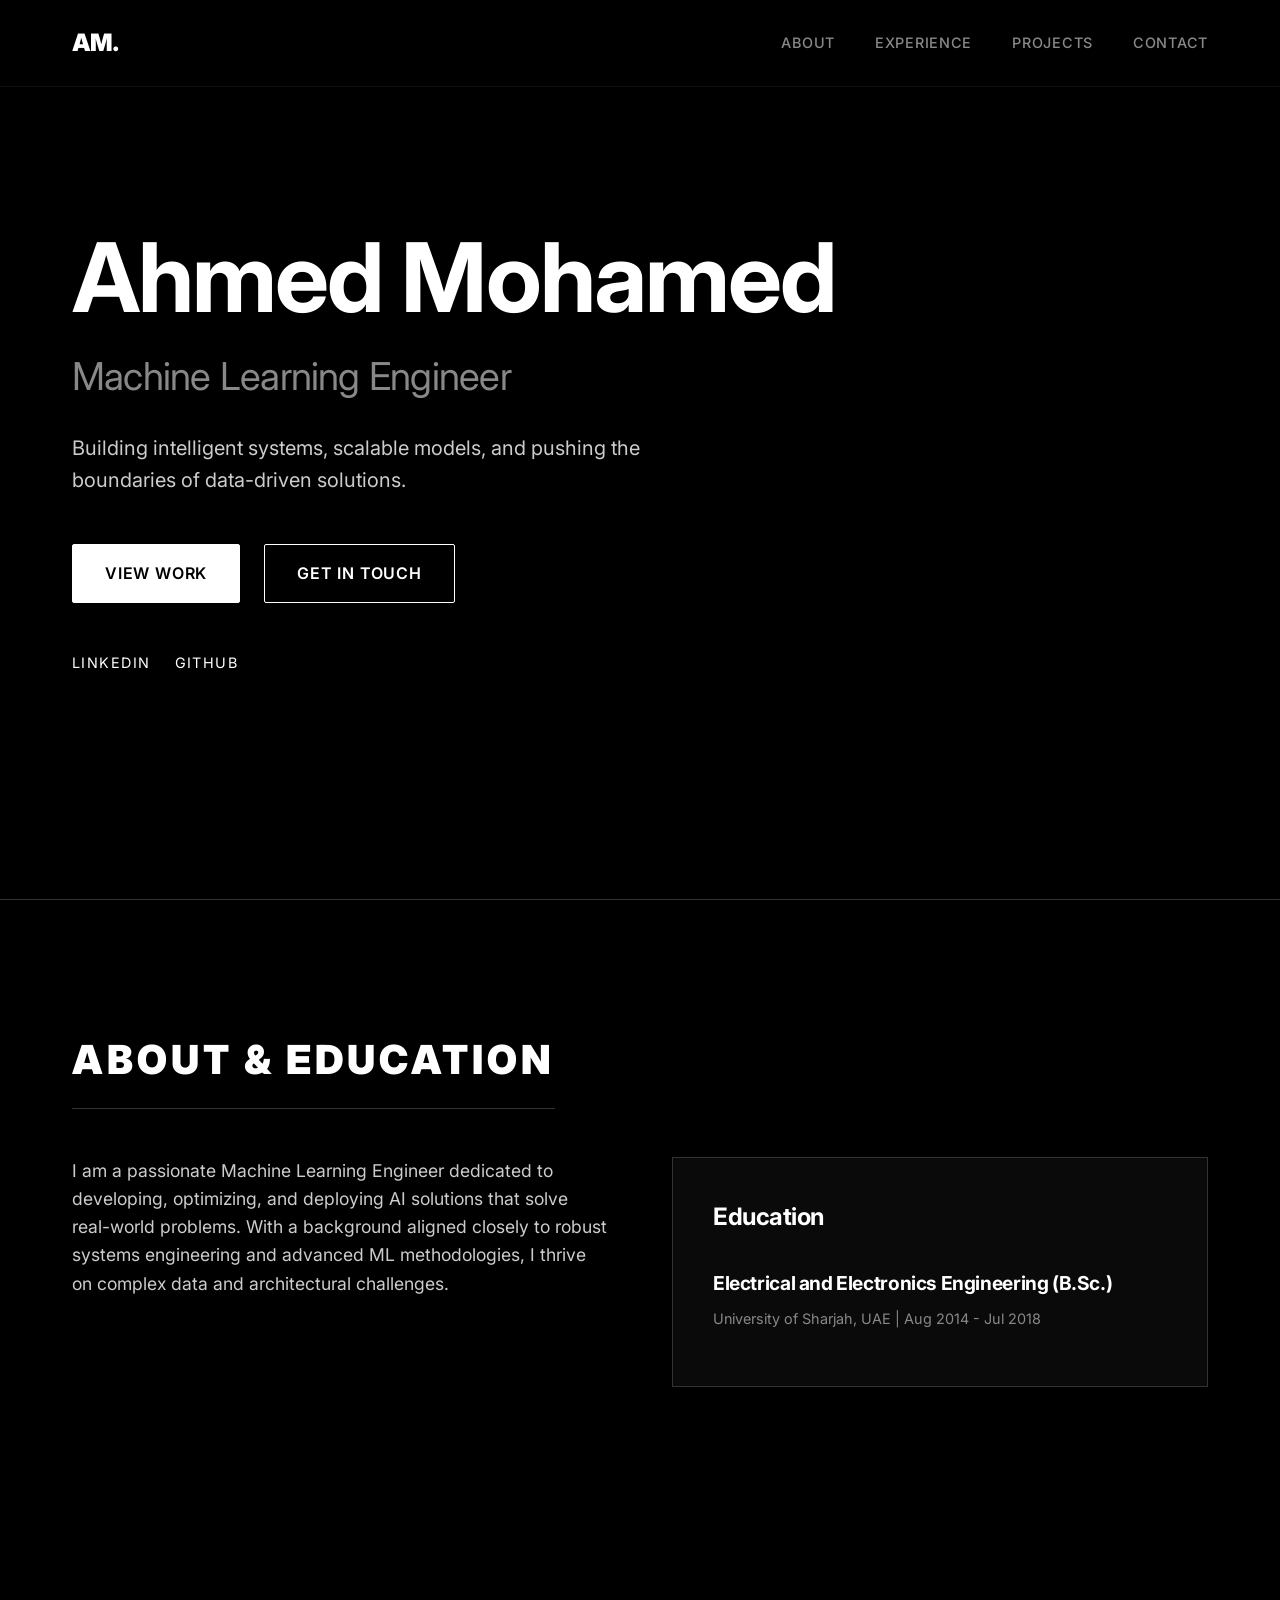
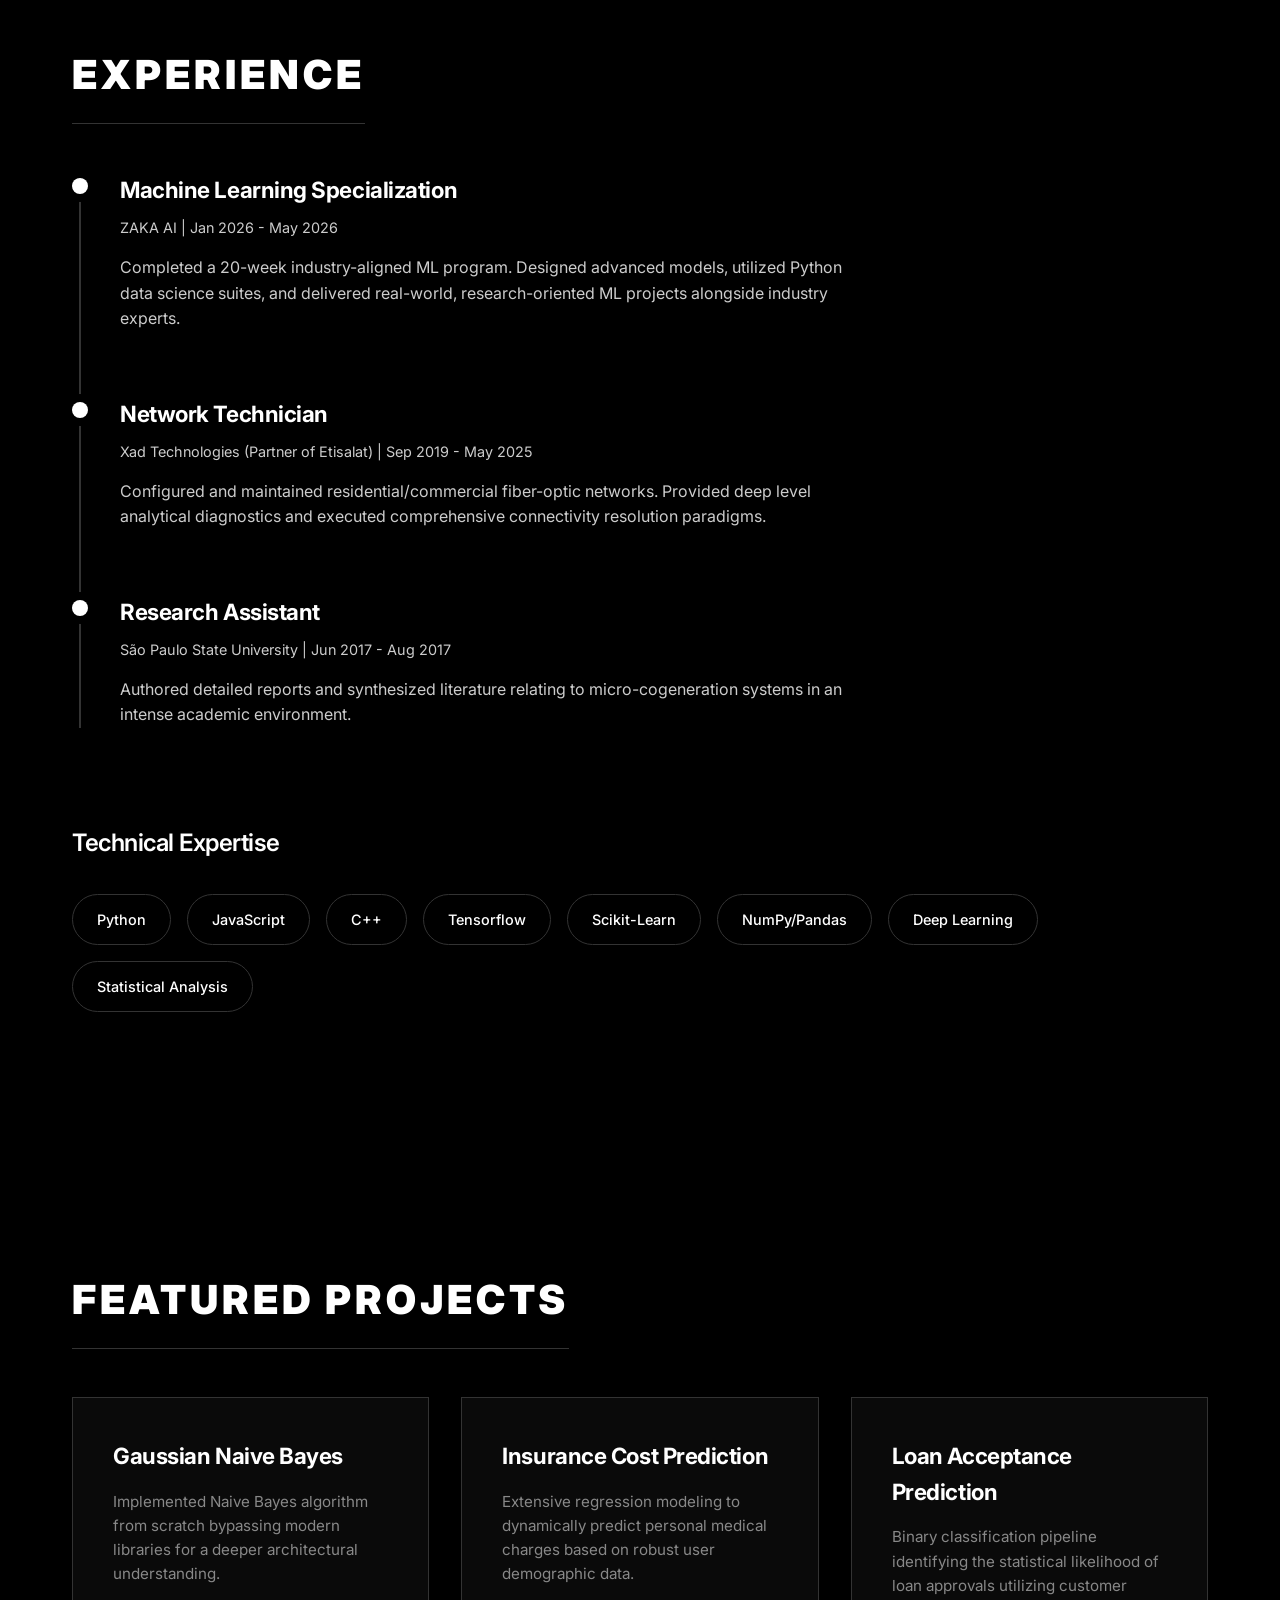
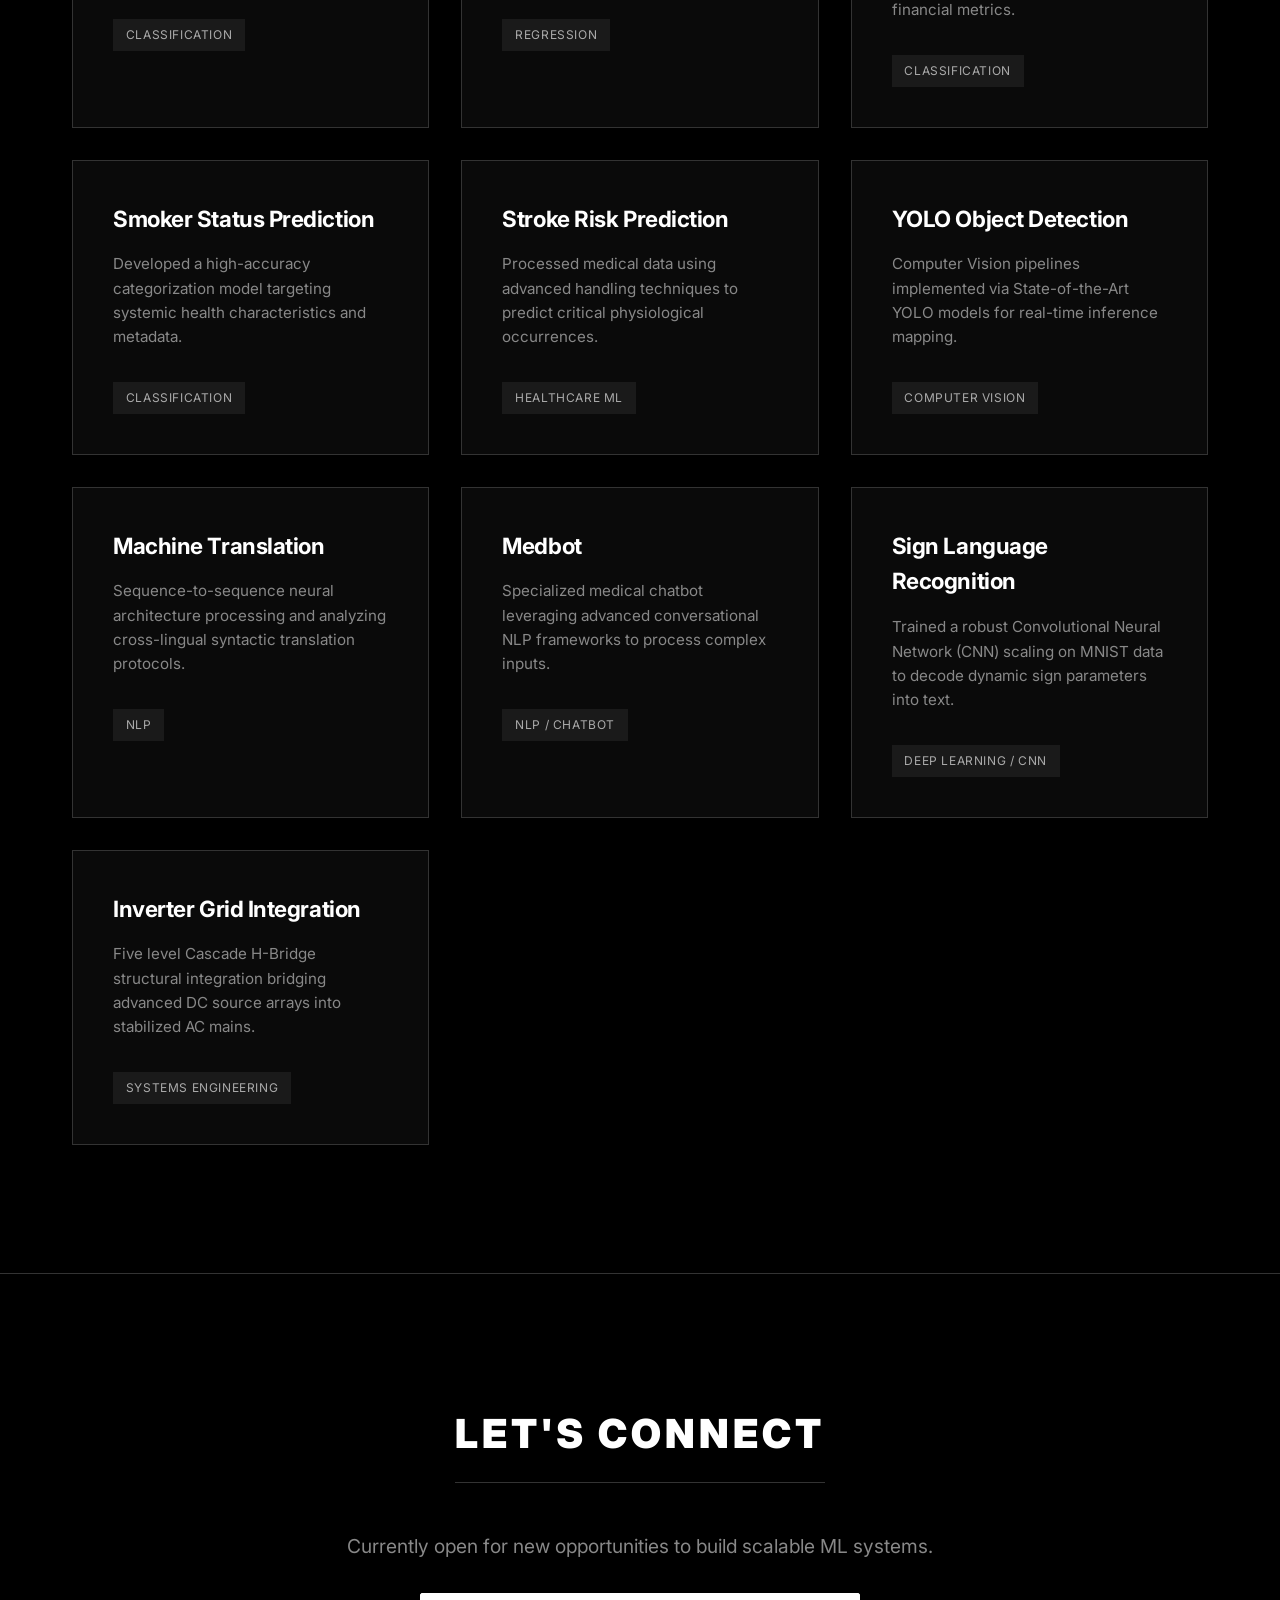
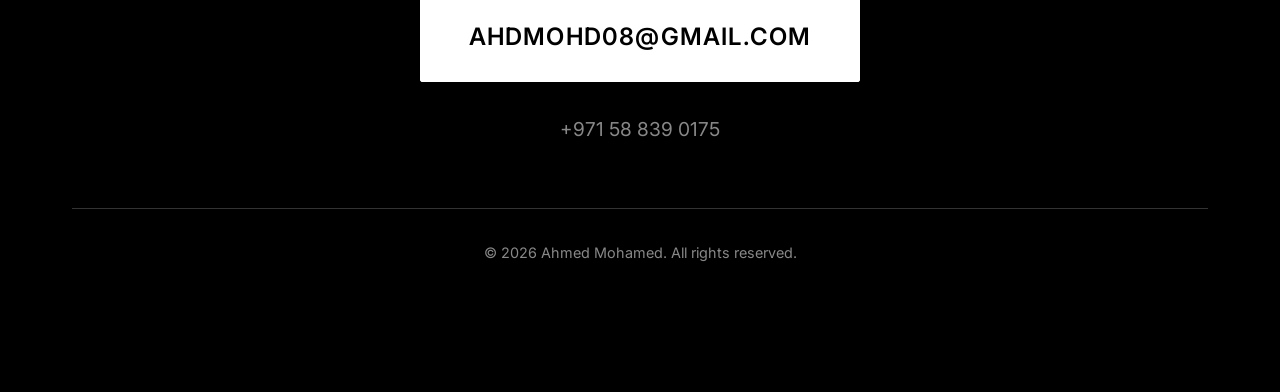
==== index.html @ 4d83ca38 "Initial portfolio commit" ====
<!DOCTYPE html>
<html lang="en">

<head>
    <meta charset="UTF-8">
    <meta name="viewport" content="width=device-width, initial-scale=1.0">
    <title>Ahmed Mohamed | Machine Learning Engineer</title>
    <meta name="description"
        content="Portfolio of Ahmed Mohamed, Machine Learning Engineer. Projects, experience, and education.">
    <!-- Modern Sans-Serif Font -->
    <link rel="preconnect" href="https://fonts.googleapis.com">
    <link rel="preconnect" href="https://fonts.gstatic.com" crossorigin>
    <link href="https://fonts.googleapis.com/css2?family=Inter:wght@300;400;500;700;900&display=swap" rel="stylesheet">
    <link rel="stylesheet" href="styles.css">
</head>

<body>
    <nav class="navbar">
        <div class="nav-content">
            <div class="logo">AM.</div>
            <ul class="nav-links">
                <li><a href="#about">About</a></li>
                <li><a href="#experience">Experience</a></li>
                <li><a href="#projects">Projects</a></li>
                <li><a href="#contact">Contact</a></li>
            </ul>
        </div>
    </nav>

    <header class="hero section" id="hero">
        <div class="hero-content reveal">
            <h1 class="hero-title">Ahmed Mohamed</h1>
            <h2 class="hero-role">Machine Learning Engineer</h2>
            <p class="hero-desc">Building intelligent systems, scalable models, and pushing the boundaries of
                data-driven solutions.</p>
            <div class="cta-group">
                <a href="#projects" class="btn btn-primary">View Work</a>
                <a href="#contact" class="btn btn-secondary">Get in Touch</a>
            </div>
            <div class="social-links">
                <a href="https://linkedin.com/in/ahmedmohamed08" target="_blank" rel="noopener">LinkedIn</a>
                <a href="https://github.com/9Ahmed6" target="_blank" rel="noopener">GitHub</a>
            </div>
        </div>
    </header>

    <section class="about section" id="about">
        <div class="container reveal">
            <h2 class="section-title">About & Education</h2>
            <div class="about-grid">
                <div class="about-text">
                    <p>I am a passionate Machine Learning Engineer dedicated to developing, optimizing, and deploying AI
                        solutions that solve real-world problems. With a background aligned closely to robust systems
                        engineering and advanced ML methodologies, I thrive on complex data and architectural
                        challenges.</p>
                </div>
                <div class="education-card">
                    <h3>Education</h3>
                    <div class="edu-item">
                        <h4>Electrical and Electronics Engineering (B.Sc.)</h4>
                        <p class="meta">University of Sharjah, UAE | Aug 2014 - Jul 2018</p>
                    </div>
                </div>
            </div>
        </div>
    </section>

    <section class="experience section" id="experience">
        <div class="container reveal">
            <h2 class="section-title">Experience</h2>
            <div class="timeline">
                <div class="timeline-item">
                    <div class="timeline-dot"></div>
                    <div class="timeline-content">
                        <h3>Machine Learning Specialization</h3>
                        <p class="meta">ZAKA AI | Jan 2026 - May 2026</p>
                        <p>Completed a 20-week industry-aligned ML program. Designed advanced models, utilized Python
                            data science suites, and delivered real-world, research-oriented ML projects alongside
                            industry experts.</p>
                    </div>
                </div>
                <div class="timeline-item">
                    <div class="timeline-dot"></div>
                    <div class="timeline-content">
                        <h3>Network Technician</h3>
                        <p class="meta">Xad Technologies (Partner of Etisalat) | Sep 2019 - May 2025</p>
                        <p>Configured and maintained residential/commercial fiber-optic networks. Provided deep level
                            analytical diagnostics and executed comprehensive connectivity resolution paradigms.</p>
                    </div>
                </div>
                <div class="timeline-item">
                    <div class="timeline-dot"></div>
                    <div class="timeline-content">
                        <h3>Research Assistant</h3>
                        <p class="meta">São Paulo State University | Jun 2017 - Aug 2017</p>
                        <p>Authored detailed reports and synthesized literature relating to micro-cogeneration systems
                            in an intense academic environment.</p>
                    </div>
                </div>
            </div>

            <div class="skills-container reveal mt-large">
                <h3 class="subsection-title">Technical Expertise</h3>
                <div class="skills-chips">
                    <span class="chip">Python</span>
                    <span class="chip">JavaScript</span>
                    <span class="chip">C++</span>
                    <span class="chip">Tensorflow</span>
                    <span class="chip">Scikit-Learn</span>
                    <span class="chip">NumPy/Pandas</span>
                    <span class="chip">Deep Learning</span>
                    <span class="chip">Statistical Analysis</span>
                </div>
            </div>
        </div>
    </section>

    <section class="projects section" id="projects">
        <div class="container reveal">
            <h2 class="section-title">Featured Projects</h2>
            <div class="projects-grid">

                <!-- Notebook Projects -->
                <a href="01-gaussian-naive-bayes-from-scratch/exports/gaussian-naive-bayes-from-scratch.html"
                    class="project-card">
                    <div class="project-content">
                        <h3>Gaussian Naive Bayes</h3>
                        <p>Implemented Naive Bayes algorithm from scratch bypassing modern libraries for a deeper
                            architectural understanding.</p>
                        <span class="project-tag">Classification</span>
                    </div>
                    <div class="project-arrow">→</div>
                </a>

                <a href="02-insurance-cost-prediction/exports/insurance-cost-prediction.html" class="project-card">
                    <div class="project-content">
                        <h3>Insurance Cost Prediction</h3>
                        <p>Extensive regression modeling to dynamically predict personal medical charges based on robust
                            user demographic data.</p>
                        <span class="project-tag">Regression</span>
                    </div>
                    <div class="project-arrow">→</div>
                </a>

                <a href="03-loan-acceptance-prediction/exports/loan-acceptance-prediction.html" class="project-card">
                    <div class="project-content">
                        <h3>Loan Acceptance Prediction</h3>
                        <p>Binary classification pipeline identifying the statistical likelihood of loan approvals
                            utilizing customer financial metrics.</p>
                        <span class="project-tag">Classification</span>
                    </div>
                    <div class="project-arrow">→</div>
                </a>

                <a href="04-smoker-status-prediction/exports/smoker-status-prediction.html" class="project-card">
                    <div class="project-content">
                        <h3>Smoker Status Prediction</h3>
                        <p>Developed a high-accuracy categorization model targeting systemic health characteristics and
                            metadata.</p>
                        <span class="project-tag">Classification</span>
                    </div>
                    <div class="project-arrow">→</div>
                </a>

                <a href="05-stroke-risk-prediction/exports/stroke-risk-prediction.html" class="project-card">
                    <div class="project-content">
                        <h3>Stroke Risk Prediction</h3>
                        <p>Processed medical data using advanced handling techniques to predict critical physiological
                            occurrences.</p>
                        <span class="project-tag">Healthcare ML</span>
                    </div>
                    <div class="project-arrow">→</div>
                </a>

                <a href="06-object-detection-with-yolo/exports/object-detection-with-yolo.html" class="project-card">
                    <div class="project-content">
                        <h3>YOLO Object Detection</h3>
                        <p>Computer Vision pipelines implemented via State-of-the-Art YOLO models for real-time
                            inference mapping.</p>
                        <span class="project-tag">Computer Vision</span>
                    </div>
                    <div class="project-arrow">→</div>
                </a>

                <a href="07-machine-translation/exports/machine-translation.html" class="project-card">
                    <div class="project-content">
                        <h3>Machine Translation</h3>
                        <p>Sequence-to-sequence neural architecture processing and analyzing cross-lingual syntactic
                            translation protocols.</p>
                        <span class="project-tag">NLP</span>
                    </div>
                    <div class="project-arrow">→</div>
                </a>

                <a href="08-medbot/exports/medbot.html" class="project-card">
                    <div class="project-content">
                        <h3>Medbot</h3>
                        <p>Specialized medical chatbot leveraging advanced conversational NLP frameworks to process
                            complex inputs.</p>
                        <span class="project-tag">NLP / Chatbot</span>
                    </div>
                    <div class="project-arrow">→</div>
                </a>

                <!-- CV Projects -->
                <a href="09-sign-language-character-recognition/exports/sign_language_character_recognition.html"
                    class="project-card">
                    <div class="project-content">
                        <h3>Sign Language Recognition</h3>
                        <p>Trained a robust Convolutional Neural Network (CNN) scaling on MNIST data to decode dynamic
                            sign parameters into text.</p>
                        <span class="project-tag">Deep Learning / CNN</span>
                    </div>
                    <div class="project-arrow">→</div>
                </a>

                <div class="project-card non-link">
                    <div class="project-content">
                        <h3>Inverter Grid Integration</h3>
                        <p>Five level Cascade H-Bridge structural integration bridging advanced DC source arrays into
                            stabilized AC mains.</p>
                        <span class="project-tag">Systems Engineering</span>
                    </div>
                </div>

            </div>
        </div>
    </section>

    <footer class="contact section" id="contact">
        <div class="container reveal">
            <h2 class="section-title">Let's Connect</h2>
            <p class="contact-desc">Currently open for new opportunities to build scalable ML systems.</p>
            <a href="mailto:Ahdmohd08@gmail.com" class="btn btn-primary email-btn">Ahdmohd08@gmail.com</a>
            <p class="phone">+971 58 839 0175</p>
            <div class="footer-bottom">
                <p>&copy; 2026 Ahmed Mohamed. All rights reserved.</p>
            </div>
        </div>
    </footer>

    <script src="script.js"></script>
</body>

</html>
---- styles.css ----
:root {
    --bg-color: #000000;
    --text-color: #ffffff;
    --accent-color: #ffffff;
    --secondary-text: #888888;
    --border-color: #333333;
    --hover-border: #ffffff;
    --surface-color: #0a0a0a;
    --transition: 0.4s cubic-bezier(0.25, 1, 0.5, 1);
}

* {
    margin: 0;
    padding: 0;
    box-sizing: border-box;
    scroll-behavior: smooth;
}

body {
    font-family: 'Inter', sans-serif;
    background-color: var(--bg-color);
    color: var(--text-color);
    line-height: 1.6;
    overflow-x: hidden;
}

a {
    color: var(--text-color);
    text-decoration: none;
    transition: var(--transition);
}

ul {
    list-style: none;
}

/* Typography */
h1, h2, h3, h4 {
    font-weight: 700;
    letter-spacing: -0.02em;
}

.section-title {
    font-size: 2.5rem;
    margin-bottom: 3rem;
    text-transform: uppercase;
    letter-spacing: 0.1em;
    font-weight: 900;
    border-bottom: 1px solid var(--border-color);
    padding-bottom: 1rem;
    display: inline-block;
}

.subsection-title {
    font-size: 1.5rem;
    margin-bottom: 2rem;
    font-weight: 600;
}

.meta {
    color: var(--secondary-text);
    font-size: 0.9rem;
    margin-bottom: 1rem;
}

/* Layout */
.container {
    max-width: 1200px;
    margin: 0 auto;
    padding: 0 2rem;
}

.section {
    padding: 8rem 0;
}

/* Navigation */
.navbar {
    position: fixed;
    top: 0;
    width: 100%;
    padding: 1.5rem 0;
    background: rgba(0, 0, 0, 0.7);
    backdrop-filter: blur(12px);
    -webkit-backdrop-filter: blur(12px);
    z-index: 1000;
    border-bottom: 1px solid rgba(255, 255, 255, 0.05);
}

.nav-content {
    max-width: 1200px;
    margin: 0 auto;
    padding: 0 2rem;
    display: flex;
    justify-content: space-between;
    align-items: center;
}

.logo {
    font-size: 1.5rem;
    font-weight: 900;
    letter-spacing: -0.05em;
}

.nav-links {
    display: flex;
    gap: 2.5rem;
}

.nav-links a {
    font-size: 0.9rem;
    text-transform: uppercase;
    letter-spacing: 0.05em;
    font-weight: 500;
    color: var(--secondary-text);
}

.nav-links a:hover {
    color: var(--text-color);
}

/* Hero Section */
.hero {
    height: 100vh;
    display: flex;
    align-items: center;
    border-bottom: 1px solid var(--border-color);
}

.hero-content {
    max-width: 1200px;
    margin: 0 auto;
    padding: 0 2rem;
    width: 100%;
}

.hero-title {
    font-size: clamp(3rem, 8vw, 6rem);
    line-height: 1.1;
    margin-bottom: 1rem;
}

.hero-role {
    font-size: clamp(1.5rem, 3vw, 2.5rem);
    color: var(--secondary-text);
    margin-bottom: 1.5rem;
    font-weight: 400;
}

.hero-desc {
    font-size: 1.25rem;
    max-width: 600px;
    margin-bottom: 3rem;
    color: #cccccc;
}

/* Buttons */
.cta-group {
    display: flex;
    gap: 1.5rem;
    margin-bottom: 3rem;
}

.btn {
    padding: 1rem 2rem;
    font-size: 1rem;
    font-weight: 600;
    text-transform: uppercase;
    letter-spacing: 0.05em;
    border-radius: 2px;
    cursor: pointer;
    display: inline-block;
}

.btn-primary {
    background: var(--text-color);
    color: var(--bg-color);
    border: 1px solid var(--text-color);
}

.btn-primary:hover {
    background: var(--bg-color);
    color: var(--text-color);
}

.btn-secondary {
    background: transparent;
    color: var(--text-color);
    border: 1px solid var(--text-color);
}

.btn-secondary:hover {
    background: var(--text-color);
    color: var(--bg-color);
}

.social-links {
    display: flex;
    gap: 1.5rem;
}

.social-links a {
    font-size: 0.9rem;
    text-transform: uppercase;
    letter-spacing: 0.1em;
    position: relative;
}

.social-links a::after {
    content: '';
    position: absolute;
    width: 0;
    height: 1px;
    bottom: -4px;
    left: 0;
    background-color: var(--text-color);
    transition: var(--transition);
}

.social-links a:hover::after {
    width: 100%;
}

/* About Section */
.about-grid {
    display: grid;
    grid-template-columns: 1fr 1fr;
    gap: 4rem;
}

.about-text p {
    font-size: 1.1rem;
    color: #cccccc;
}

.education-card {
    background: var(--surface-color);
    padding: 2.5rem;
    border: 1px solid var(--border-color);
}

.education-card h3 {
    margin-bottom: 2rem;
    font-size: 1.5rem;
}

.edu-item h4 {
    font-size: 1.2rem;
    margin-bottom: 0.5rem;
}

/* Experience Timeline */
.timeline {
    position: relative;
    max-width: 800px;
}

.timeline::before {
    content: '';
    position: absolute;
    top: 0;
    left: 7px;
    height: 100%;
    width: 2px;
    background: var(--border-color);
}

.timeline-item {
    position: relative;
    padding-left: 3rem;
    margin-bottom: 4rem;
}

.timeline-item:last-child {
    margin-bottom: 0;
}

.timeline-dot {
    position: absolute;
    left: 0;
    top: 6px;
    width: 16px;
    height: 16px;
    border-radius: 50%;
    background: var(--text-color);
    box-shadow: 0 0 0 8px var(--bg-color);
}

.timeline-content h3 {
    font-size: 1.4rem;
    margin-bottom: 0.5rem;
}

.timeline-content p {
    color: #cccccc;
}

.mt-large {
    margin-top: 6rem;
}

/* Skills */
.skills-chips {
    display: flex;
    flex-wrap: wrap;
    gap: 1rem;
}

.chip {
    padding: 0.8rem 1.5rem;
    background: transparent;
    border: 1px solid var(--border-color);
    border-radius: 2rem;
    font-size: 0.9rem;
    font-weight: 500;
    transition: var(--transition);
    cursor: default;
}

.chip:hover {
    border-color: var(--text-color);
    background: var(--surface-color);
}

/* Projects Grid */
.projects-grid {
    display: grid;
    grid-template-columns: repeat(auto-fill, minmax(320px, 1fr));
    gap: 2rem;
}

.project-card {
    display: flex;
    flex-direction: column;
    justify-content: space-between;
    height: 100%;
    min-height: 280px;
    padding: 2.5rem;
    background: var(--surface-color);
    border: 1px solid var(--border-color);
    transition: var(--transition);
    position: relative;
    overflow: hidden;
}

.project-card:hover {
    border-color: var(--hover-border);
    transform: translateY(-5px);
}

.project-card::before {
    content: '';
    position: absolute;
    top: 0;
    left: 0;
    width: 100%;
    height: 3px;
    background: var(--text-color);
    transform: scaleX(0);
    transform-origin: left;
    transition: var(--transition);
}

.project-card:hover::before {
    transform: scaleX(1);
}

.project-content h3 {
    font-size: 1.4rem;
    margin-bottom: 1rem;
}

.project-content p {
    color: var(--secondary-text);
    font-size: 0.95rem;
    margin-bottom: 2rem;
}

.project-tag {
    display: inline-block;
    padding: 0.4rem 0.8rem;
    background: #1a1a1a;
    font-size: 0.75rem;
    text-transform: uppercase;
    letter-spacing: 0.05em;
    color: #aaaaaa;
    margin-top: auto;
}

.project-arrow {
    position: absolute;
    bottom: 2.5rem;
    right: 2.5rem;
    font-size: 1.5rem;
    opacity: 0;
    transform: translateX(-10px);
    transition: var(--transition);
}

.project-card:hover .project-arrow {
    opacity: 1;
    transform: translateX(0);
}

.non-link {
    cursor: default;
}

.non-link:hover {
    border-color: var(--border-color);
    transform: none;
}
.non-link:hover::before {
    transform: scaleX(0);
}

/* Footer & Contact */
.contact {
    text-align: center;
    border-top: 1px solid var(--border-color);
}

.contact-desc {
    font-size: 1.2rem;
    color: var(--secondary-text);
    margin-bottom: 2rem;
}

.email-btn {
    font-size: 1.5rem;
    padding: 1.5rem 3rem;
    margin-bottom: 2rem;
}

.phone {
    font-size: 1.2rem;
    color: var(--secondary-text);
    margin-bottom: 4rem;
}

.footer-bottom {
    margin-top: 4rem;
    padding-top: 2rem;
    border-top: 1px solid var(--border-color);
    color: var(--secondary-text);
    font-size: 0.9rem;
}

/* Animations */
.reveal {
    opacity: 0;
    transform: translateY(40px);
    transition: all 0.8s cubic-bezier(0.25, 1, 0.5, 1);
}

.reveal.active {
    opacity: 1;
    transform: translateY(0);
}

/* Responsive */
@media (max-width: 900px) {
    .about-grid {
        grid-template-columns: 1fr;
        gap: 2rem;
    }
    
    .hero-title {
        font-size: 3rem;
    }
}

@media (max-width: 768px) {
    .nav-links {
        display: none;
    }
    
    .section {
        padding: 5rem 0;
    }
    
    .cta-group {
        flex-direction: column;
    }
    
    .projects-grid {
        grid-template-columns: 1fr;
    }
}
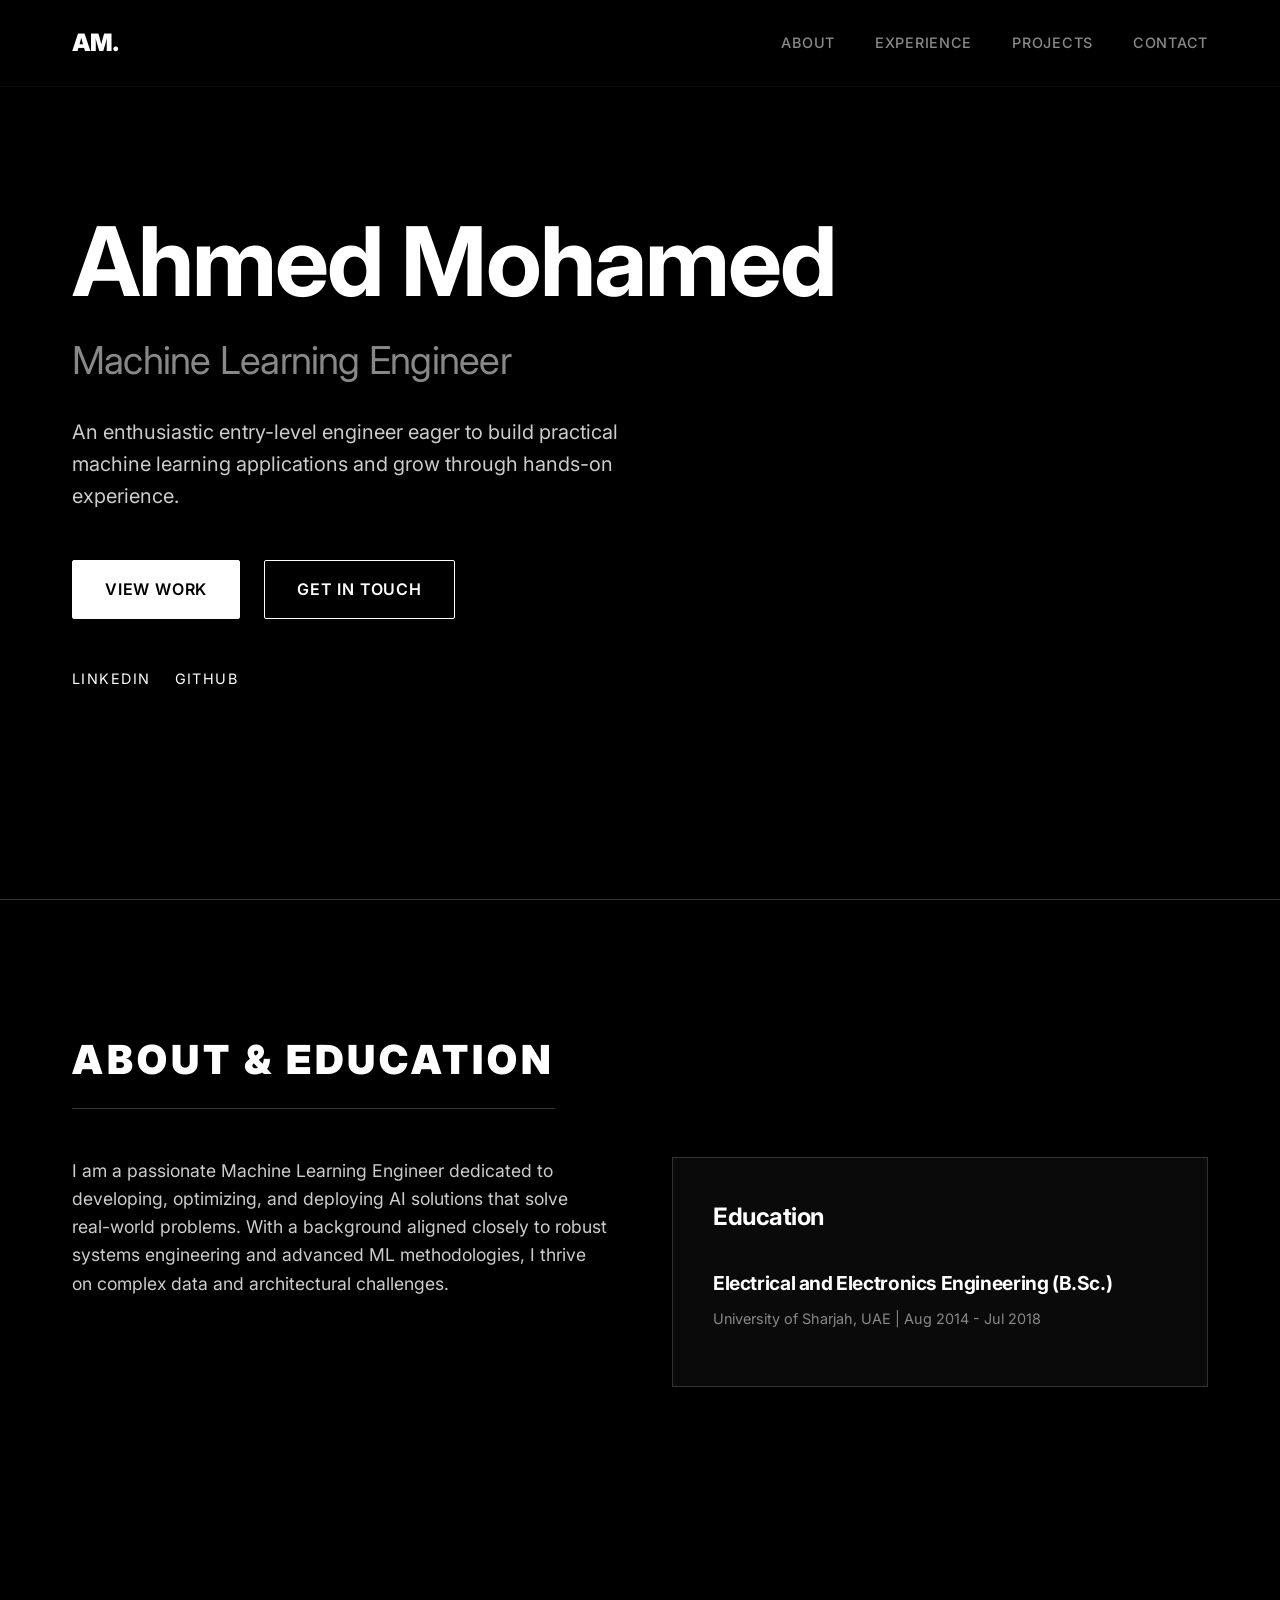
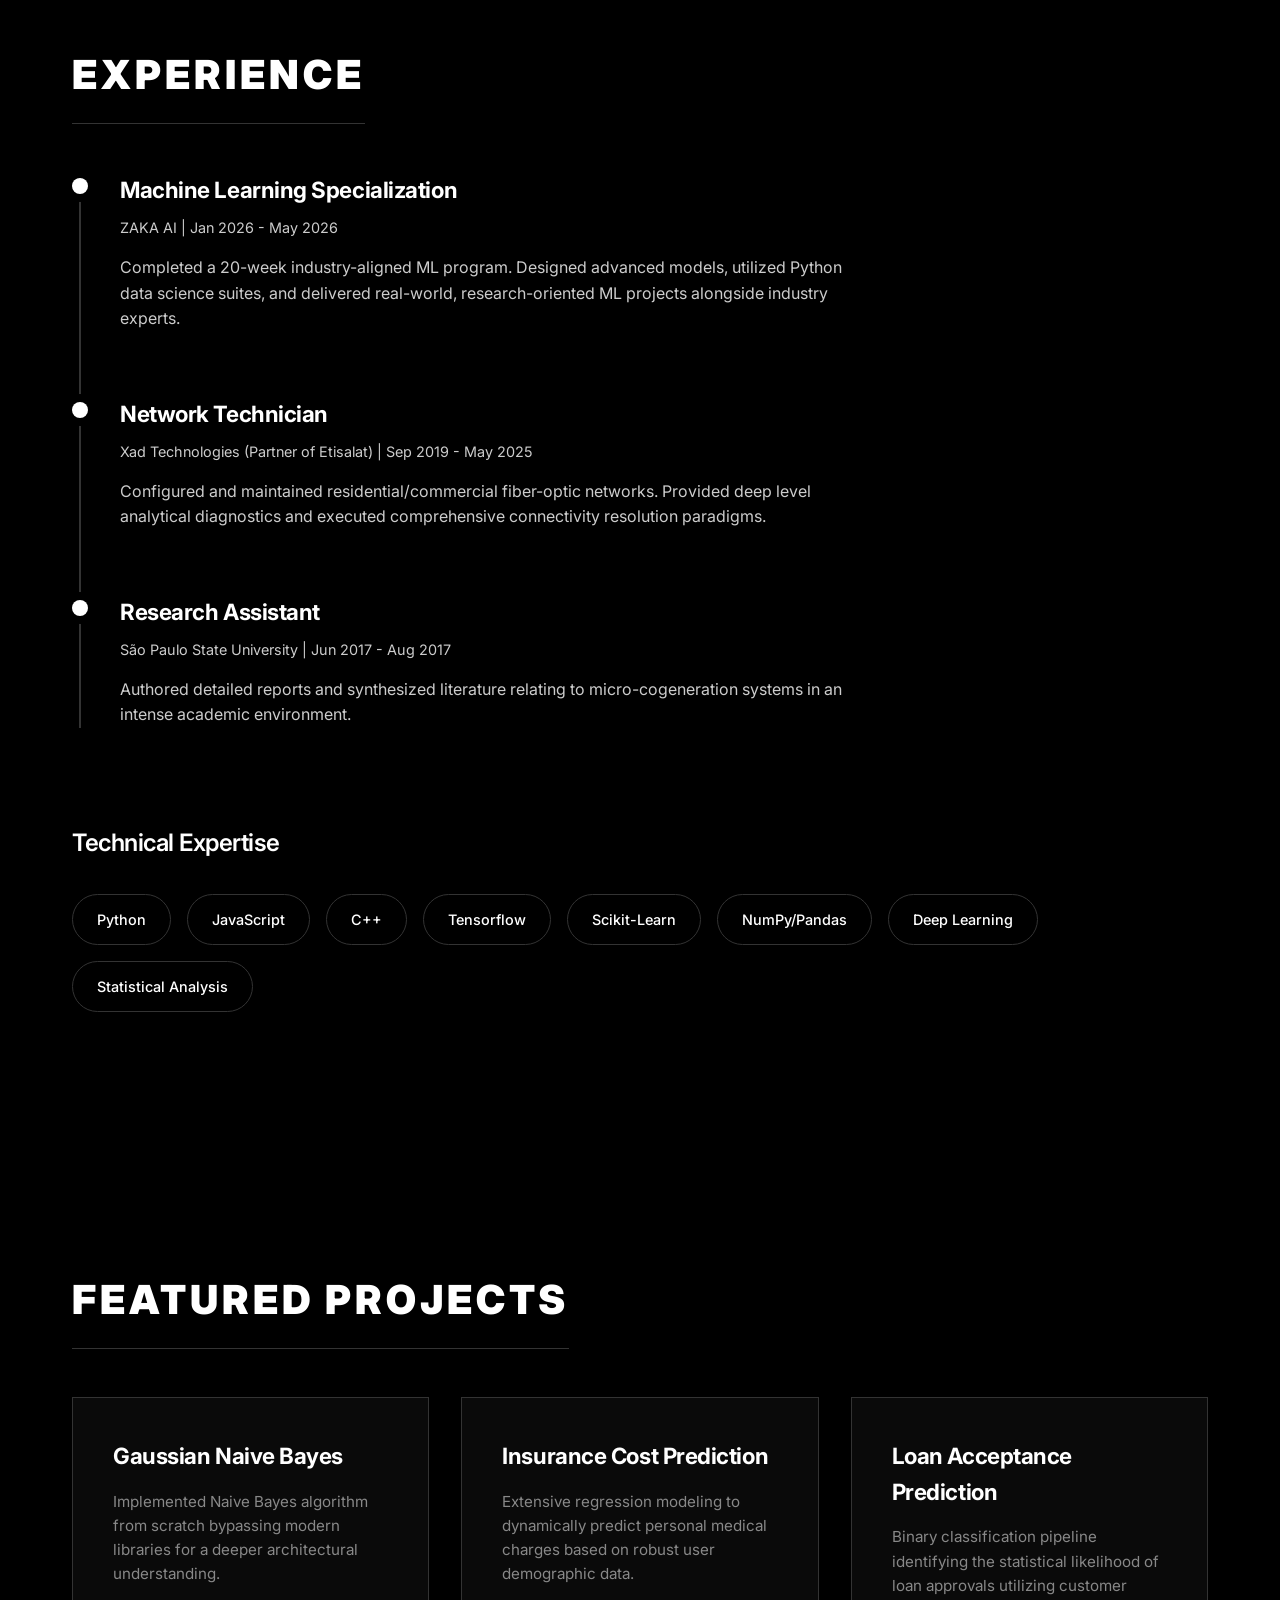
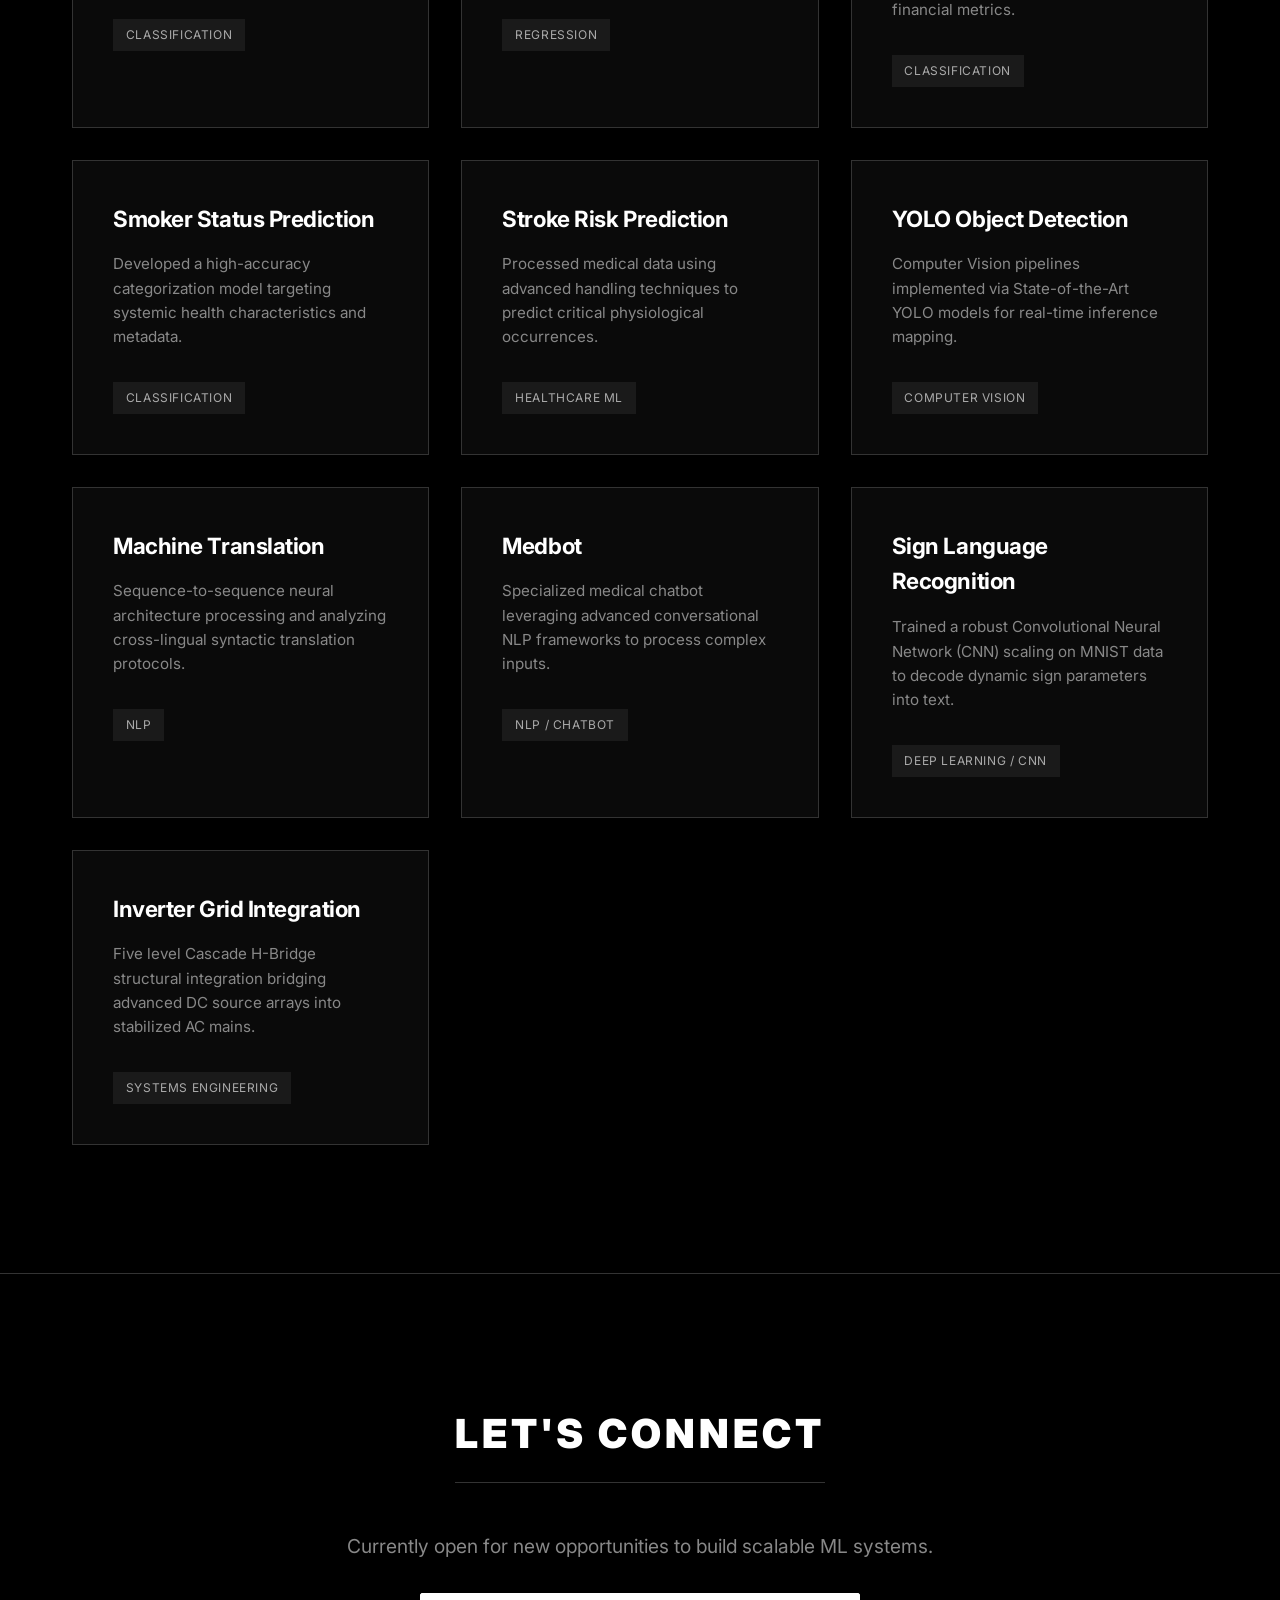
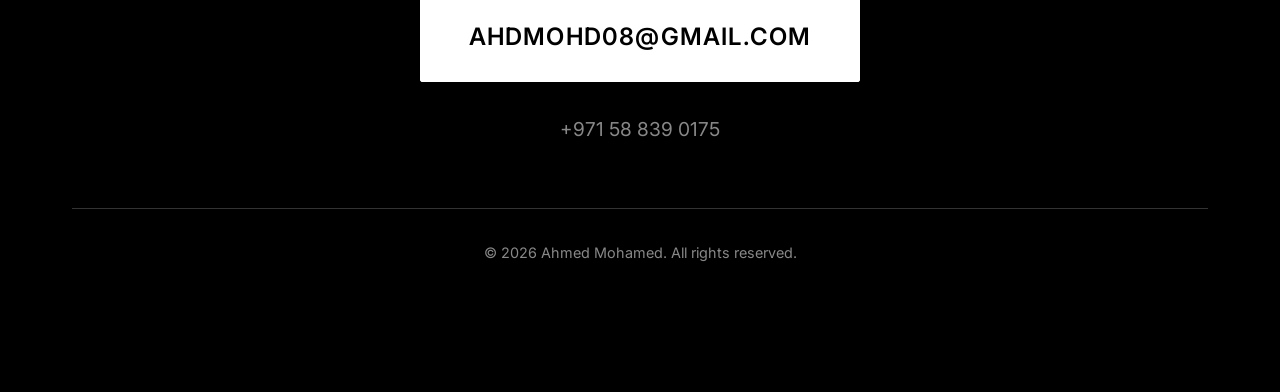
==== commit a63dda6e: "portfolio commit" ====
--- a/index.html
+++ b/index.html
@@ -31,8 +31,8 @@
         <div class="hero-content reveal">
             <h1 class="hero-title">Ahmed Mohamed</h1>
             <h2 class="hero-role">Machine Learning Engineer</h2>
-            <p class="hero-desc">Building intelligent systems, scalable models, and pushing the boundaries of
-                data-driven solutions.</p>
+            <p class="hero-desc">An enthusiastic entry-level engineer eager to build practical machine learning
+                applications and grow through hands-on experience.</p>
             <div class="cta-group">
                 <a href="#projects" class="btn btn-primary">View Work</a>
                 <a href="#contact" class="btn btn-secondary">Get in Touch</a>
@@ -242,4 +242,4 @@
     <script src="script.js"></script>
 </body>
 
-</html>
+</html>
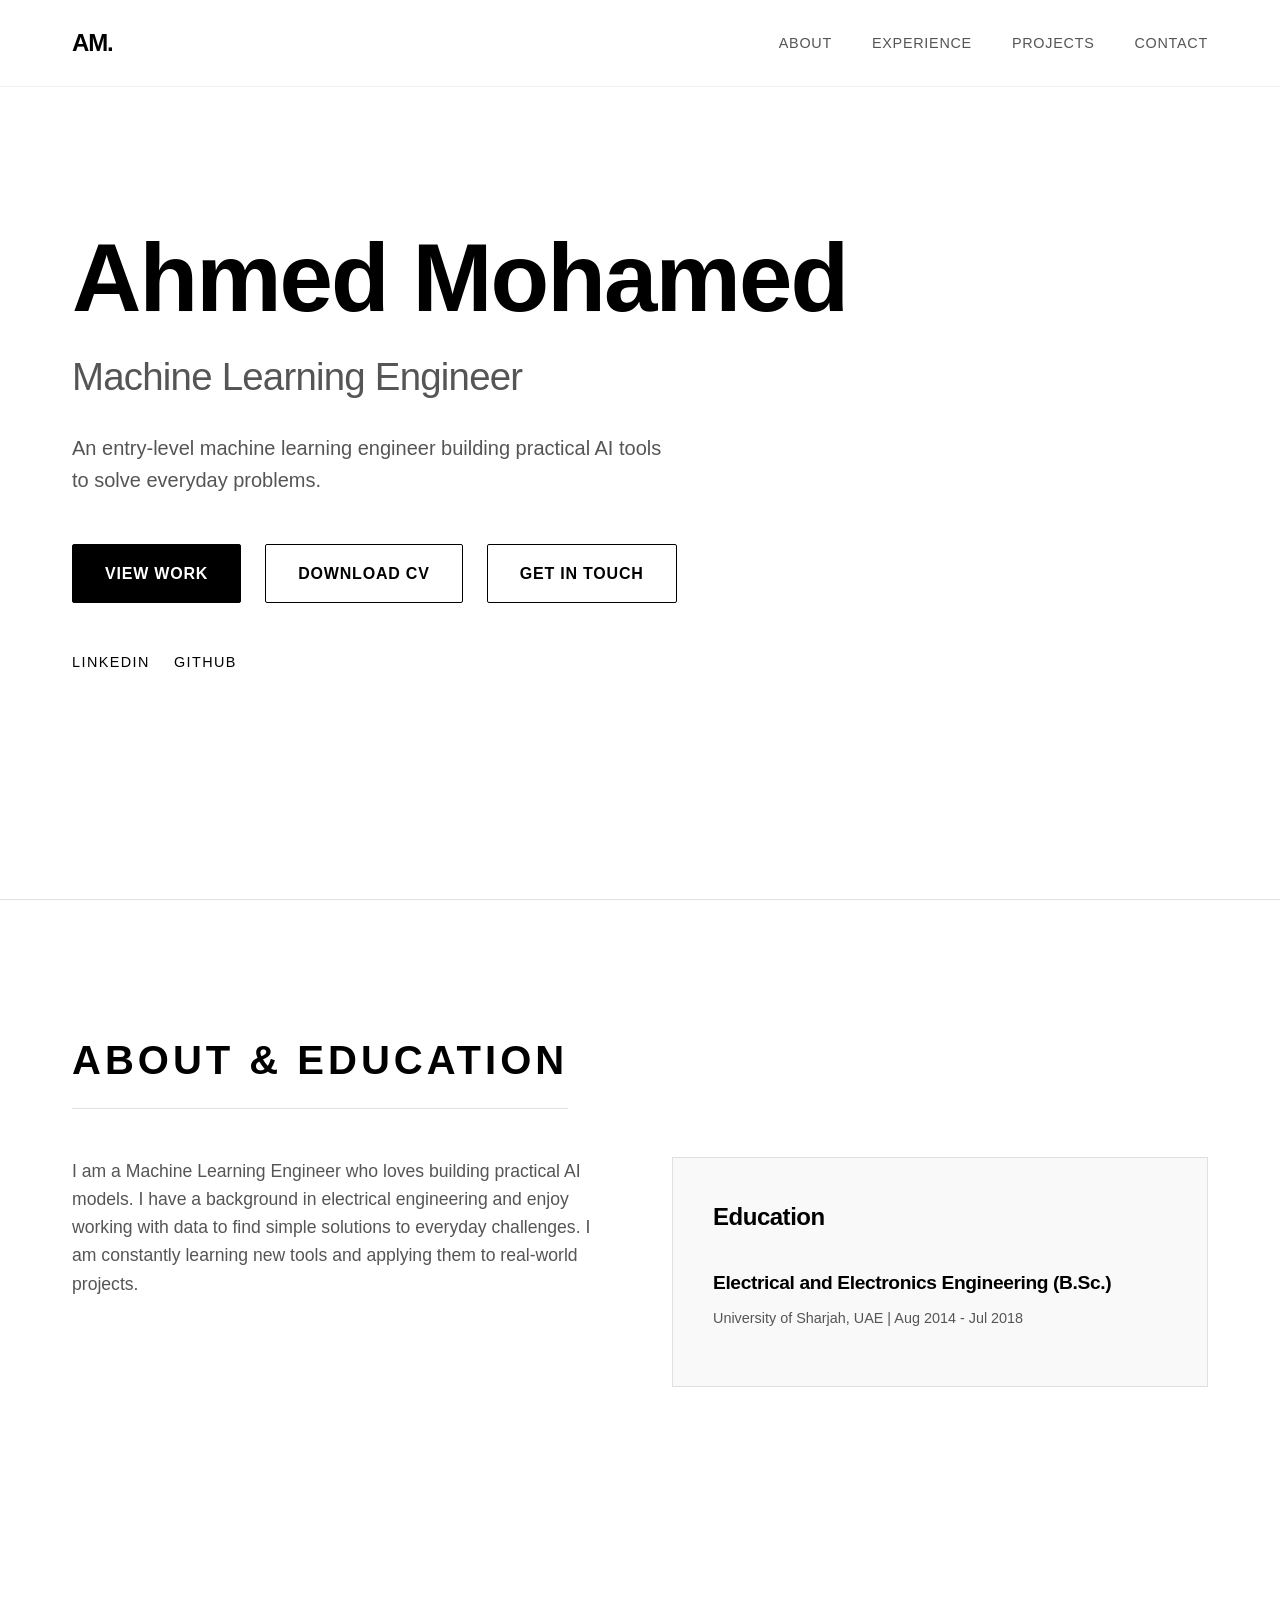
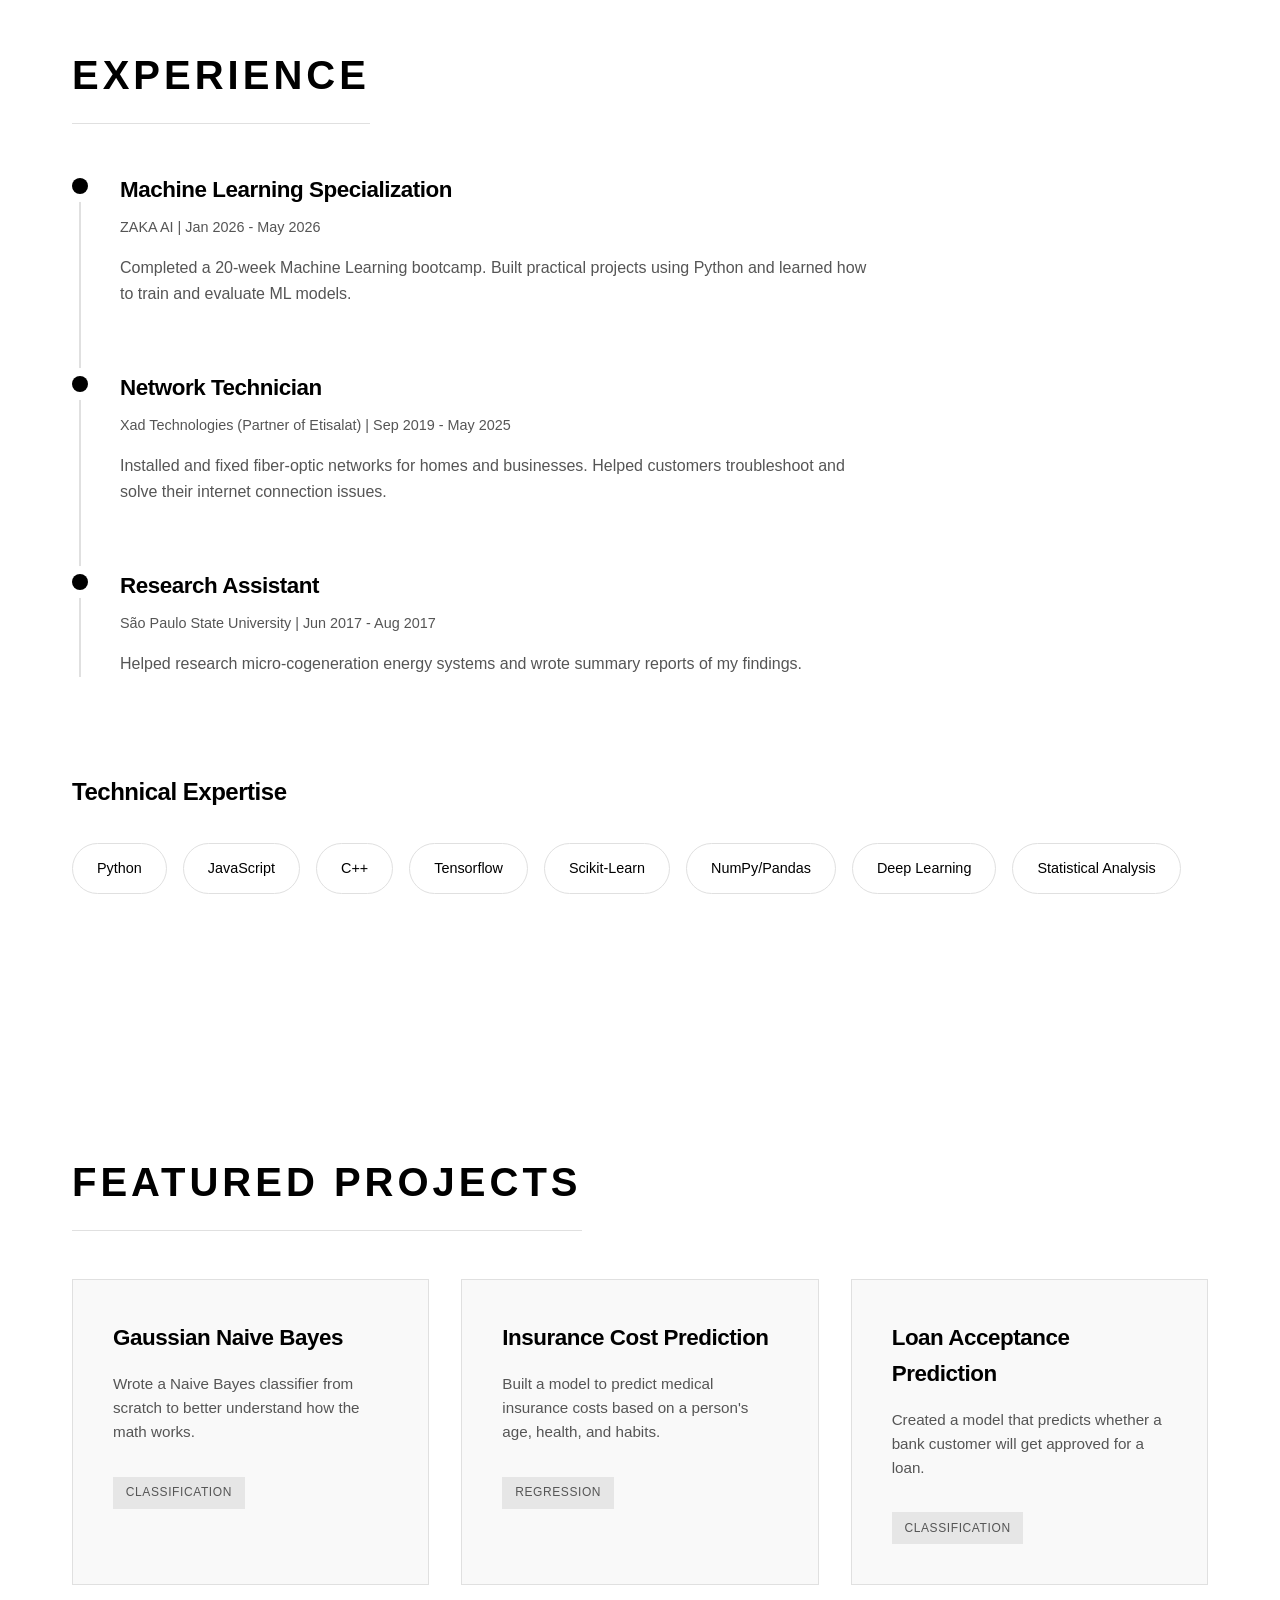
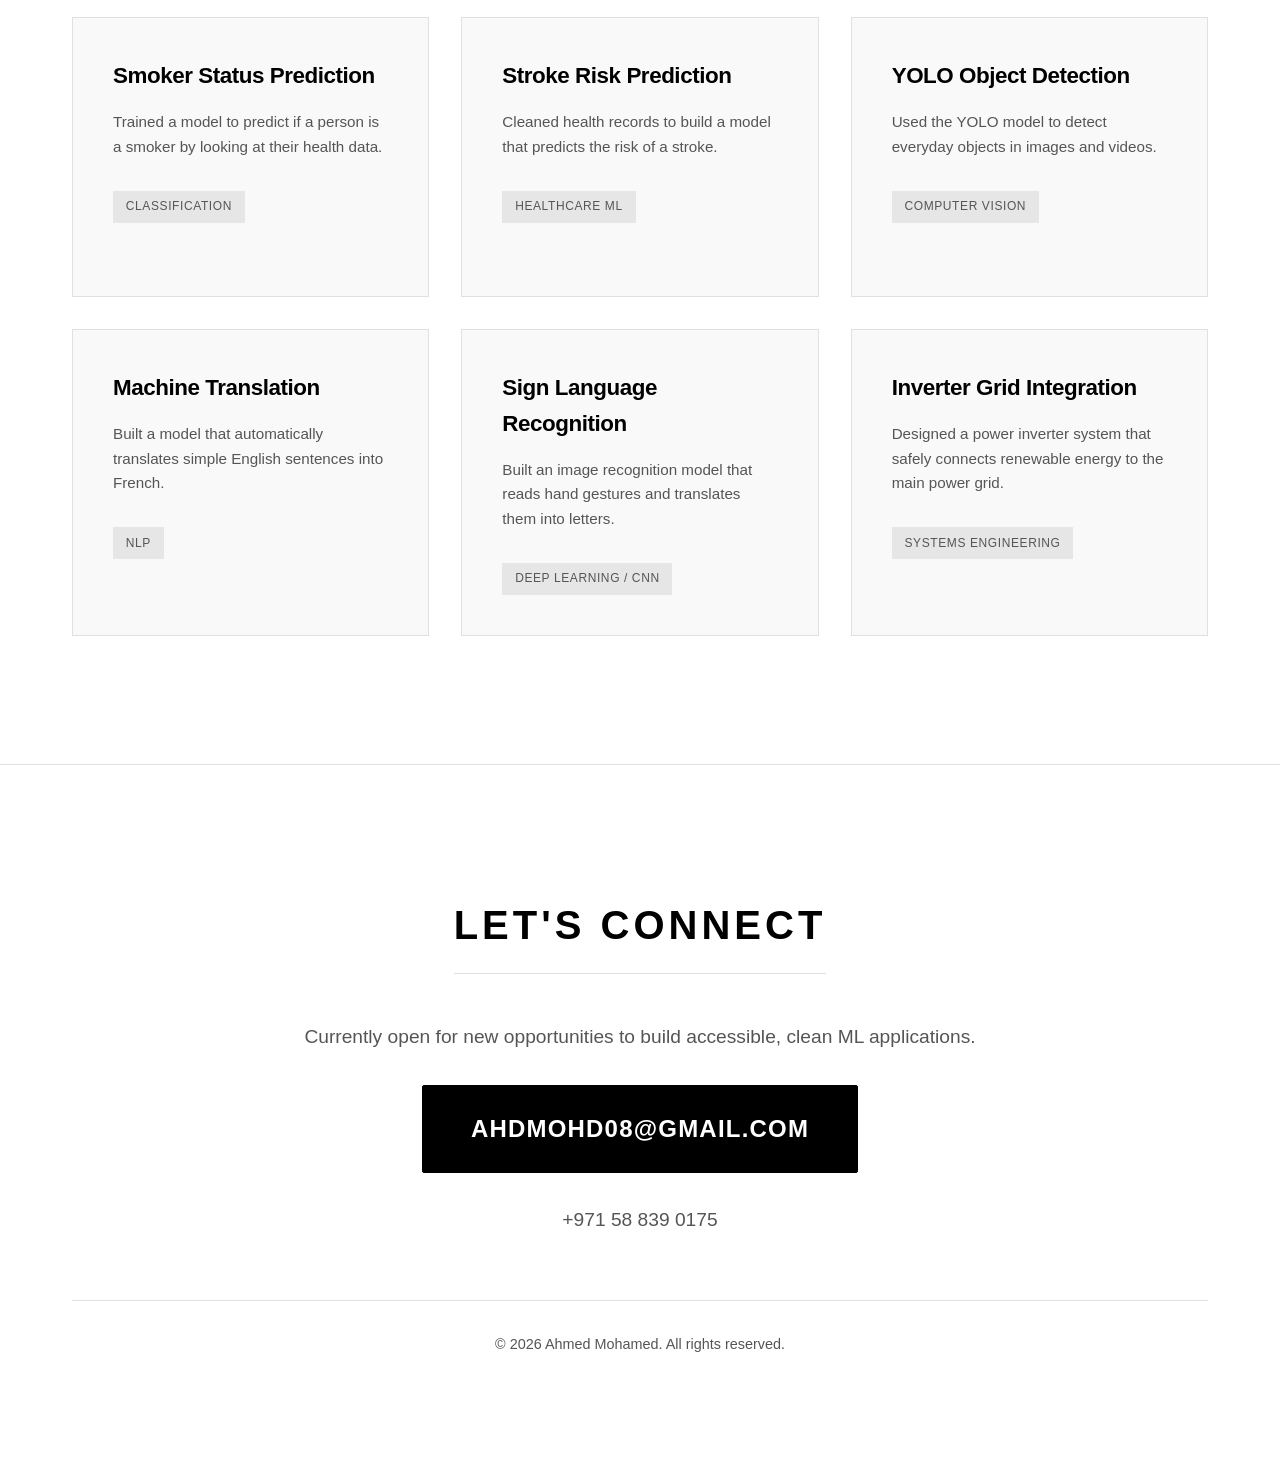
==== commit 1ea2c137: "portfolio commit" ====
--- a/index.html
+++ b/index.html
@@ -7,10 +7,6 @@
     <title>Ahmed Mohamed | Machine Learning Engineer</title>
     <meta name="description"
         content="Portfolio of Ahmed Mohamed, Machine Learning Engineer. Projects, experience, and education.">
-    <!-- Modern Sans-Serif Font -->
-    <link rel="preconnect" href="https://fonts.googleapis.com">
-    <link rel="preconnect" href="https://fonts.gstatic.com" crossorigin>
-    <link href="https://fonts.googleapis.com/css2?family=Inter:wght@300;400;500;700;900&display=swap" rel="stylesheet">
     <link rel="stylesheet" href="styles.css">
 </head>
 
@@ -31,10 +27,12 @@
         <div class="hero-content reveal">
             <h1 class="hero-title">Ahmed Mohamed</h1>
             <h2 class="hero-role">Machine Learning Engineer</h2>
-            <p class="hero-desc">An enthusiastic entry-level engineer eager to build practical machine learning
-                applications and grow through hands-on experience.</p>
+            <p class="hero-desc">An entry-level machine learning engineer building practical AI tools to solve everyday
+                problems.</p>
             <div class="cta-group">
                 <a href="#projects" class="btn btn-primary">View Work</a>
+                <a href="CV Ahmed, Mohamed , Machine Learning.pdf" target="_blank" class="btn btn-secondary">Download
+                    CV</a>
                 <a href="#contact" class="btn btn-secondary">Get in Touch</a>
             </div>
             <div class="social-links">
@@ -49,10 +47,9 @@
             <h2 class="section-title">About & Education</h2>
             <div class="about-grid">
                 <div class="about-text">
-                    <p>I am a passionate Machine Learning Engineer dedicated to developing, optimizing, and deploying AI
-                        solutions that solve real-world problems. With a background aligned closely to robust systems
-                        engineering and advanced ML methodologies, I thrive on complex data and architectural
-                        challenges.</p>
+                    <p>I am a Machine Learning Engineer who loves building practical AI models. I have a background in
+                        electrical engineering and enjoy working with data to find simple solutions to everyday
+                        challenges. I am constantly learning new tools and applying them to real-world projects.</p>
                 </div>
                 <div class="education-card">
                     <h3>Education</h3>
@@ -74,9 +71,8 @@
                     <div class="timeline-content">
                         <h3>Machine Learning Specialization</h3>
                         <p class="meta">ZAKA AI | Jan 2026 - May 2026</p>
-                        <p>Completed a 20-week industry-aligned ML program. Designed advanced models, utilized Python
-                            data science suites, and delivered real-world, research-oriented ML projects alongside
-                            industry experts.</p>
+                        <p>Completed a 20-week Machine Learning bootcamp. Built practical projects using Python and
+                            learned how to train and evaluate ML models.</p>
                     </div>
                 </div>
                 <div class="timeline-item">
@@ -84,8 +80,8 @@
                     <div class="timeline-content">
                         <h3>Network Technician</h3>
                         <p class="meta">Xad Technologies (Partner of Etisalat) | Sep 2019 - May 2025</p>
-                        <p>Configured and maintained residential/commercial fiber-optic networks. Provided deep level
-                            analytical diagnostics and executed comprehensive connectivity resolution paradigms.</p>
+                        <p>Installed and fixed fiber-optic networks for homes and businesses. Helped customers
+                            troubleshoot and solve their internet connection issues.</p>
                     </div>
                 </div>
                 <div class="timeline-item">
@@ -93,8 +89,8 @@
                     <div class="timeline-content">
                         <h3>Research Assistant</h3>
                         <p class="meta">São Paulo State University | Jun 2017 - Aug 2017</p>
-                        <p>Authored detailed reports and synthesized literature relating to micro-cogeneration systems
-                            in an intense academic environment.</p>
+                        <p>Helped research micro-cogeneration energy systems and wrote summary reports of my findings.
+                        </p>
                     </div>
                 </div>
             </div>
@@ -125,8 +121,7 @@
                     class="project-card">
                     <div class="project-content">
                         <h3>Gaussian Naive Bayes</h3>
-                        <p>Implemented Naive Bayes algorithm from scratch bypassing modern libraries for a deeper
-                            architectural understanding.</p>
+                        <p>Wrote a Naive Bayes classifier from scratch to better understand how the math works.</p>
                         <span class="project-tag">Classification</span>
                     </div>
                     <div class="project-arrow">→</div>
@@ -135,8 +130,8 @@
                 <a href="02-insurance-cost-prediction/exports/insurance-cost-prediction.html" class="project-card">
                     <div class="project-content">
                         <h3>Insurance Cost Prediction</h3>
-                        <p>Extensive regression modeling to dynamically predict personal medical charges based on robust
-                            user demographic data.</p>
+                        <p>Built a model to predict medical insurance costs based on a person's age, health, and habits.
+                        </p>
                         <span class="project-tag">Regression</span>
                     </div>
                     <div class="project-arrow">→</div>
@@ -145,8 +140,7 @@
                 <a href="03-loan-acceptance-prediction/exports/loan-acceptance-prediction.html" class="project-card">
                     <div class="project-content">
                         <h3>Loan Acceptance Prediction</h3>
-                        <p>Binary classification pipeline identifying the statistical likelihood of loan approvals
-                            utilizing customer financial metrics.</p>
+                        <p>Created a model that predicts whether a bank customer will get approved for a loan.</p>
                         <span class="project-tag">Classification</span>
                     </div>
                     <div class="project-arrow">→</div>
@@ -155,8 +149,7 @@
                 <a href="04-smoker-status-prediction/exports/smoker-status-prediction.html" class="project-card">
                     <div class="project-content">
                         <h3>Smoker Status Prediction</h3>
-                        <p>Developed a high-accuracy categorization model targeting systemic health characteristics and
-                            metadata.</p>
+                        <p>Trained a model to predict if a person is a smoker by looking at their health data.</p>
                         <span class="project-tag">Classification</span>
                     </div>
                     <div class="project-arrow">→</div>
@@ -165,8 +158,7 @@
                 <a href="05-stroke-risk-prediction/exports/stroke-risk-prediction.html" class="project-card">
                     <div class="project-content">
                         <h3>Stroke Risk Prediction</h3>
-                        <p>Processed medical data using advanced handling techniques to predict critical physiological
-                            occurrences.</p>
+                        <p>Cleaned health records to build a model that predicts the risk of a stroke.</p>
                         <span class="project-tag">Healthcare ML</span>
                     </div>
                     <div class="project-arrow">→</div>
@@ -175,8 +167,7 @@
                 <a href="06-object-detection-with-yolo/exports/object-detection-with-yolo.html" class="project-card">
                     <div class="project-content">
                         <h3>YOLO Object Detection</h3>
-                        <p>Computer Vision pipelines implemented via State-of-the-Art YOLO models for real-time
-                            inference mapping.</p>
+                        <p>Used the YOLO model to detect everyday objects in images and videos.</p>
                         <span class="project-tag">Computer Vision</span>
                     </div>
                     <div class="project-arrow">→</div>
@@ -185,30 +176,19 @@
                 <a href="07-machine-translation/exports/machine-translation.html" class="project-card">
                     <div class="project-content">
                         <h3>Machine Translation</h3>
-                        <p>Sequence-to-sequence neural architecture processing and analyzing cross-lingual syntactic
-                            translation protocols.</p>
+                        <p>Built a model that automatically translates simple English sentences into French.</p>
                         <span class="project-tag">NLP</span>
                     </div>
                     <div class="project-arrow">→</div>
                 </a>
 
-                <a href="08-medbot/exports/medbot.html" class="project-card">
-                    <div class="project-content">
-                        <h3>Medbot</h3>
-                        <p>Specialized medical chatbot leveraging advanced conversational NLP frameworks to process
-                            complex inputs.</p>
-                        <span class="project-tag">NLP / Chatbot</span>
-                    </div>
-                    <div class="project-arrow">→</div>
-                </a>
-
                 <!-- CV Projects -->
-                <a href="09-sign-language-character-recognition/exports/sign_language_character_recognition.html"
+                <a href="08-sign-language-character-recognition/exports/sign_language_character_recognition.html"
                     class="project-card">
                     <div class="project-content">
                         <h3>Sign Language Recognition</h3>
-                        <p>Trained a robust Convolutional Neural Network (CNN) scaling on MNIST data to decode dynamic
-                            sign parameters into text.</p>
+                        <p>Built an image recognition model that reads hand gestures and translates them into letters.
+                        </p>
                         <span class="project-tag">Deep Learning / CNN</span>
                     </div>
                     <div class="project-arrow">→</div>
@@ -217,8 +197,8 @@
                 <div class="project-card non-link">
                     <div class="project-content">
                         <h3>Inverter Grid Integration</h3>
-                        <p>Five level Cascade H-Bridge structural integration bridging advanced DC source arrays into
-                            stabilized AC mains.</p>
+                        <p>Designed a power inverter system that safely connects renewable energy to the main power
+                            grid.</p>
                         <span class="project-tag">Systems Engineering</span>
                     </div>
                 </div>
@@ -230,7 +210,7 @@
     <footer class="contact section" id="contact">
         <div class="container reveal">
             <h2 class="section-title">Let's Connect</h2>
-            <p class="contact-desc">Currently open for new opportunities to build scalable ML systems.</p>
+            <p class="contact-desc">Currently open for new opportunities to build accessible, clean ML applications.</p>
             <a href="mailto:Ahdmohd08@gmail.com" class="btn btn-primary email-btn">Ahdmohd08@gmail.com</a>
             <p class="phone">+971 58 839 0175</p>
             <div class="footer-bottom">
--- a/styles.css
+++ b/styles.css
@@ -1,11 +1,11 @@
 :root {
-    --bg-color: #000000;
-    --text-color: #ffffff;
-    --accent-color: #ffffff;
-    --secondary-text: #888888;
-    --border-color: #333333;
-    --hover-border: #ffffff;
-    --surface-color: #0a0a0a;
+    --bg-color: #ffffff;
+    --text-color: #000000;
+    --accent-color: #000000;
+    --secondary-text: #555555;
+    --border-color: #e0e0e0;
+    --hover-border: #000000;
+    --surface-color: #f9f9f9;
     --transition: 0.4s cubic-bezier(0.25, 1, 0.5, 1);
 }
 
@@ -17,7 +17,7 @@
 }
 
 body {
-    font-family: 'Inter', sans-serif;
+    font-family: -apple-system, BlinkMacSystemFont, "Segoe UI", Roboto, Helvetica, Arial, sans-serif, "Apple Color Emoji", "Segoe UI Emoji", "Segoe UI Symbol";
     background-color: var(--bg-color);
     color: var(--text-color);
     line-height: 1.6;
@@ -35,7 +35,10 @@
 }
 
 /* Typography */
-h1, h2, h3, h4 {
+h1,
+h2,
+h3,
+h4 {
     font-weight: 700;
     letter-spacing: -0.02em;
 }
@@ -80,11 +83,11 @@
     top: 0;
     width: 100%;
     padding: 1.5rem 0;
-    background: rgba(0, 0, 0, 0.7);
+    background: rgba(255, 255, 255, 0.9);
     backdrop-filter: blur(12px);
     -webkit-backdrop-filter: blur(12px);
     z-index: 1000;
-    border-bottom: 1px solid rgba(255, 255, 255, 0.05);
+    border-bottom: 1px solid rgba(0, 0, 0, 0.05);
 }
 
 .nav-content {
@@ -151,7 +154,7 @@
     font-size: 1.25rem;
     max-width: 600px;
     margin-bottom: 3rem;
-    color: #cccccc;
+    color: var(--secondary-text);
 }
 
 /* Buttons */
@@ -204,6 +207,7 @@
     text-transform: uppercase;
     letter-spacing: 0.1em;
     position: relative;
+    color: var(--text-color);
 }
 
 .social-links a::after {
@@ -230,7 +234,7 @@
 
 .about-text p {
     font-size: 1.1rem;
-    color: #cccccc;
+    color: var(--secondary-text);
 }
 
 .education-card {
@@ -292,7 +296,7 @@
 }
 
 .timeline-content p {
-    color: #cccccc;
+    color: var(--secondary-text);
 }
 
 .mt-large {
@@ -341,6 +345,7 @@
     transition: var(--transition);
     position: relative;
     overflow: hidden;
+    color: var(--text-color);
 }
 
 .project-card:hover {
@@ -355,7 +360,7 @@
     left: 0;
     width: 100%;
     height: 3px;
-    background: var(--text-color);
+    background: var(--hover-border);
     transform: scaleX(0);
     transform-origin: left;
     transition: var(--transition);
@@ -379,11 +384,11 @@
 .project-tag {
     display: inline-block;
     padding: 0.4rem 0.8rem;
-    background: #1a1a1a;
+    background: #e6e6e6;
     font-size: 0.75rem;
     text-transform: uppercase;
     letter-spacing: 0.05em;
-    color: #aaaaaa;
+    color: var(--secondary-text);
     margin-top: auto;
 }
 
@@ -410,6 +415,7 @@
     border-color: var(--border-color);
     transform: none;
 }
+
 .non-link:hover::before {
     transform: scaleX(0);
 }
@@ -464,7 +470,7 @@
         grid-template-columns: 1fr;
         gap: 2rem;
     }
-    
+
     .hero-title {
         font-size: 3rem;
     }
@@ -474,16 +480,16 @@
     .nav-links {
         display: none;
     }
-    
+
     .section {
         padding: 5rem 0;
     }
-    
+
     .cta-group {
         flex-direction: column;
     }
-    
+
     .projects-grid {
         grid-template-columns: 1fr;
     }
-}
+}
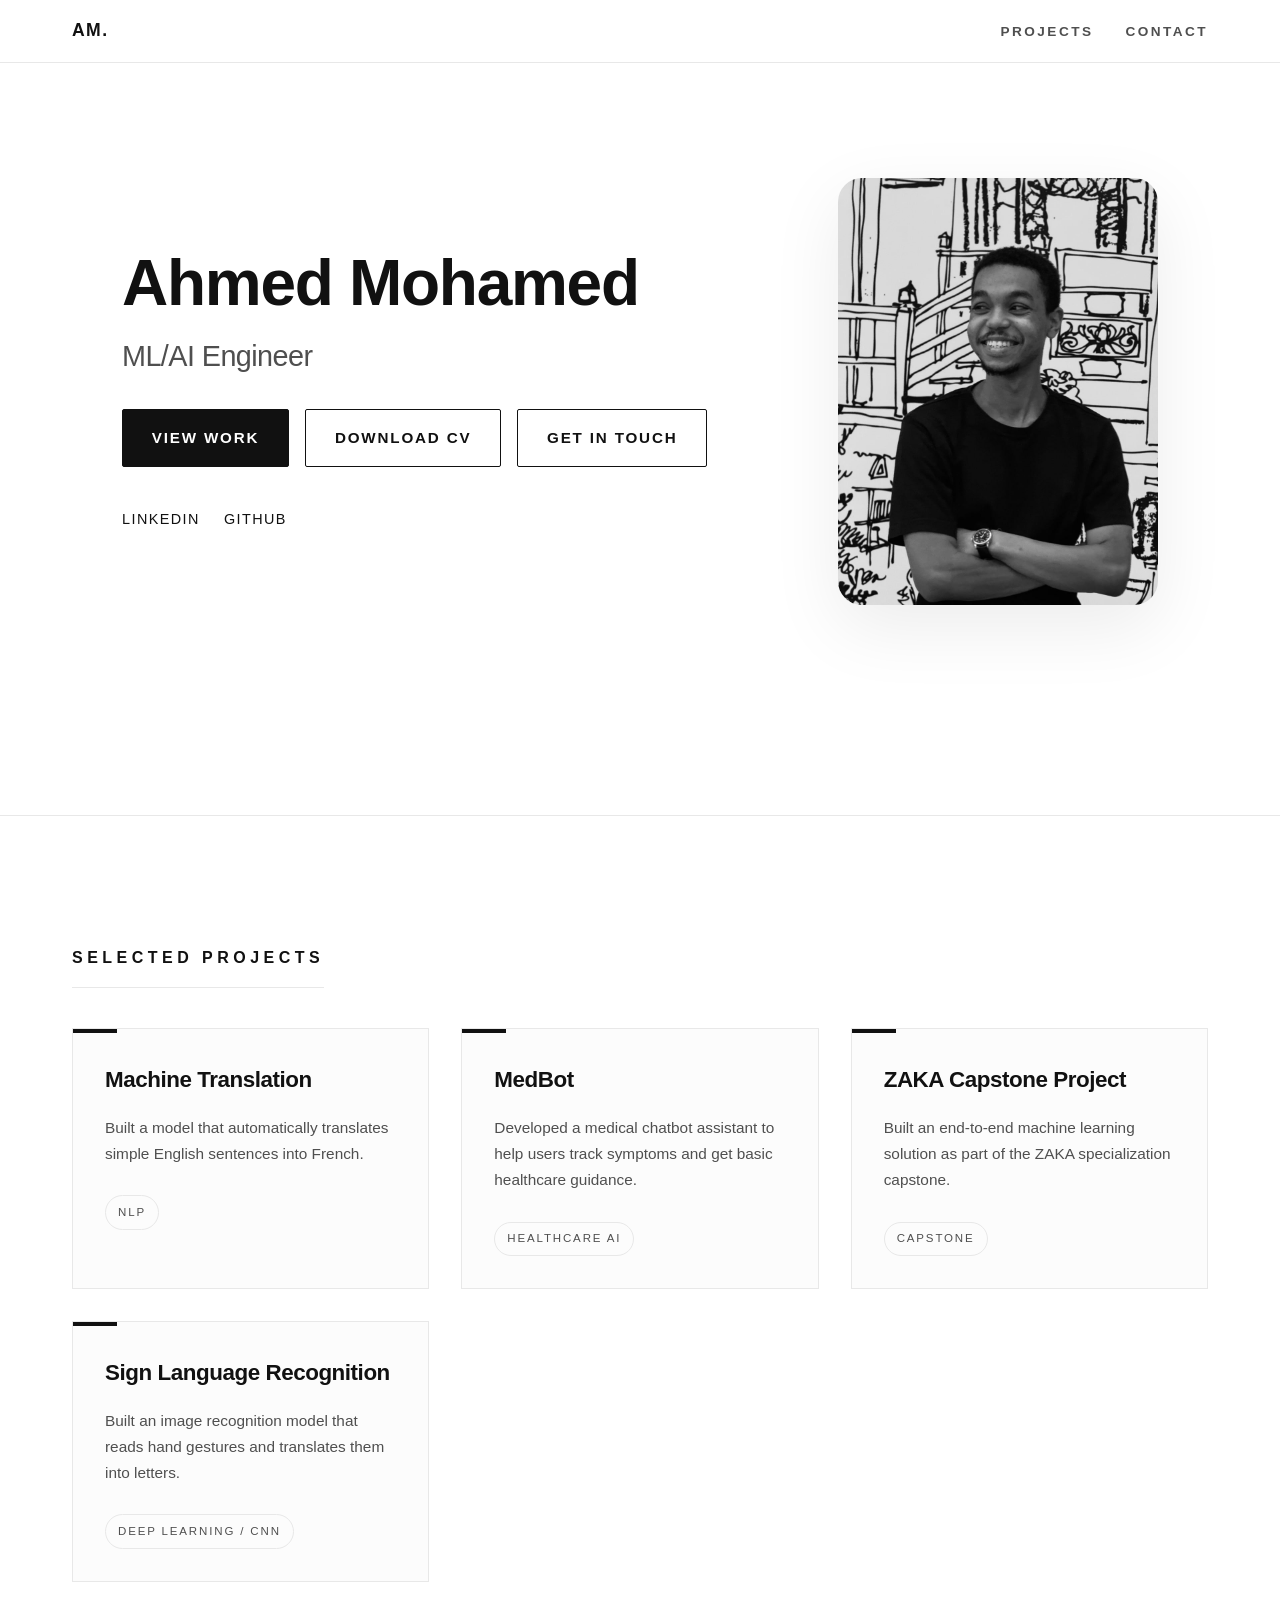
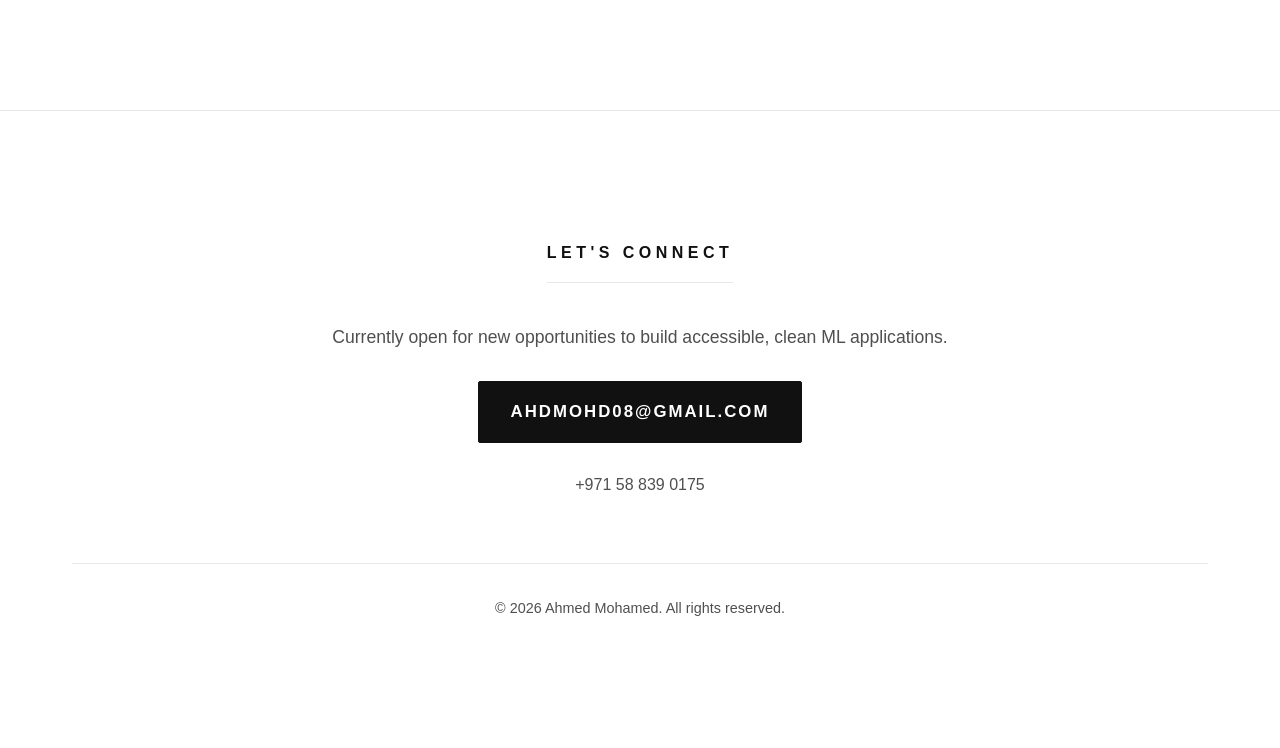
==== commit 61d48eac: "update" ====
--- a/index.html
+++ b/index.html
@@ -6,7 +6,7 @@
     <meta name="viewport" content="width=device-width, initial-scale=1.0">
     <title>Ahmed Mohamed | Machine Learning Engineer</title>
     <meta name="description"
-        content="Portfolio of Ahmed Mohamed, Machine Learning Engineer. Projects, experience, and education.">
+        content="Portfolio of Ahmed Mohamed, Machine Learning Engineer. Projects and practical AI work.">
     <link rel="stylesheet" href="styles.css">
 </head>
 
@@ -15,8 +15,6 @@
         <div class="nav-content">
             <div class="logo">AM.</div>
             <ul class="nav-links">
-                <li><a href="#about">About</a></li>
-                <li><a href="#experience">Experience</a></li>
                 <li><a href="#projects">Projects</a></li>
                 <li><a href="#contact">Contact</a></li>
             </ul>
@@ -24,154 +22,30 @@
     </nav>
 
     <header class="hero section" id="hero">
-        <div class="hero-content reveal">
-            <h1 class="hero-title">Ahmed Mohamed</h1>
-            <h2 class="hero-role">Machine Learning Engineer</h2>
-            <p class="hero-desc">An entry-level machine learning engineer building practical AI tools to solve everyday
-                problems.</p>
-            <div class="cta-group">
-                <a href="#projects" class="btn btn-primary">View Work</a>
-                <a href="CV Ahmed, Mohamed , Machine Learning.pdf" target="_blank" class="btn btn-secondary">Download
-                    CV</a>
-                <a href="#contact" class="btn btn-secondary">Get in Touch</a>
+        <div class="hero-grid reveal">
+            <div class="hero-copy">
+                <h2 class="hero-title">Ahmed Mohamed</h2>
+                <h3 class="hero-role">ML/AI Engineer</h3>
+                <div class="cta-group">
+                    <a href="#projects" class="btn btn-primary">View Work</a>
+                    <a href="https://docs.google.com/document/d/1xMaevZjoplWaj8Jdtks9ig06E9PhMuR5/edit" target="_blank" class="btn btn-secondary">Download CV</a>
+                    <a href="#contact" class="btn btn-secondary">Get in Touch</a>
+                </div>
+                <div class="social-links">
+                    <a href="https://linkedin.com/in/ahmedmohamed08" target="_blank" rel="noopener">LinkedIn</a>
+                    <a href="https://github.com/9Ahmed6" target="_blank" rel="noopener">GitHub</a>
+                </div>
             </div>
-            <div class="social-links">
-                <a href="https://linkedin.com/in/ahmedmohamed08" target="_blank" rel="noopener">LinkedIn</a>
-                <a href="https://github.com/9Ahmed6" target="_blank" rel="noopener">GitHub</a>
+            <div class="hero-photo-wrapper">
+                <img src="dp.jpeg" alt="Ahmed Mohamed" class="hero-photo">
             </div>
         </div>
     </header>
 
-    <section class="about section" id="about">
-        <div class="container reveal">
-            <h2 class="section-title">About & Education</h2>
-            <div class="about-grid">
-                <div class="about-text">
-                    <p>I am a Machine Learning Engineer who loves building practical AI models. I have a background in
-                        electrical engineering and enjoy working with data to find simple solutions to everyday
-                        challenges. I am constantly learning new tools and applying them to real-world projects.</p>
-                </div>
-                <div class="education-card">
-                    <h3>Education</h3>
-                    <div class="edu-item">
-                        <h4>Electrical and Electronics Engineering (B.Sc.)</h4>
-                        <p class="meta">University of Sharjah, UAE | Aug 2014 - Jul 2018</p>
-                    </div>
-                </div>
-            </div>
-        </div>
-    </section>
-
-    <section class="experience section" id="experience">
-        <div class="container reveal">
-            <h2 class="section-title">Experience</h2>
-            <div class="timeline">
-                <div class="timeline-item">
-                    <div class="timeline-dot"></div>
-                    <div class="timeline-content">
-                        <h3>Machine Learning Specialization</h3>
-                        <p class="meta">ZAKA AI | Jan 2026 - May 2026</p>
-                        <p>Completed a 20-week Machine Learning bootcamp. Built practical projects using Python and
-                            learned how to train and evaluate ML models.</p>
-                    </div>
-                </div>
-                <div class="timeline-item">
-                    <div class="timeline-dot"></div>
-                    <div class="timeline-content">
-                        <h3>Network Technician</h3>
-                        <p class="meta">Xad Technologies (Partner of Etisalat) | Sep 2019 - May 2025</p>
-                        <p>Installed and fixed fiber-optic networks for homes and businesses. Helped customers
-                            troubleshoot and solve their internet connection issues.</p>
-                    </div>
-                </div>
-                <div class="timeline-item">
-                    <div class="timeline-dot"></div>
-                    <div class="timeline-content">
-                        <h3>Research Assistant</h3>
-                        <p class="meta">São Paulo State University | Jun 2017 - Aug 2017</p>
-                        <p>Helped research micro-cogeneration energy systems and wrote summary reports of my findings.
-                        </p>
-                    </div>
-                </div>
-            </div>
-
-            <div class="skills-container reveal mt-large">
-                <h3 class="subsection-title">Technical Expertise</h3>
-                <div class="skills-chips">
-                    <span class="chip">Python</span>
-                    <span class="chip">JavaScript</span>
-                    <span class="chip">C++</span>
-                    <span class="chip">Tensorflow</span>
-                    <span class="chip">Scikit-Learn</span>
-                    <span class="chip">NumPy/Pandas</span>
-                    <span class="chip">Deep Learning</span>
-                    <span class="chip">Statistical Analysis</span>
-                </div>
-            </div>
-        </div>
-    </section>
-
     <section class="projects section" id="projects">
         <div class="container reveal">
-            <h2 class="section-title">Featured Projects</h2>
+            <h2 class="section-title">Selected Projects</h2>
             <div class="projects-grid">
-
-                <!-- Notebook Projects -->
-                <a href="01-gaussian-naive-bayes-from-scratch/exports/gaussian-naive-bayes-from-scratch.html"
-                    class="project-card">
-                    <div class="project-content">
-                        <h3>Gaussian Naive Bayes</h3>
-                        <p>Wrote a Naive Bayes classifier from scratch to better understand how the math works.</p>
-                        <span class="project-tag">Classification</span>
-                    </div>
-                    <div class="project-arrow">→</div>
-                </a>
-
-                <a href="02-insurance-cost-prediction/exports/insurance-cost-prediction.html" class="project-card">
-                    <div class="project-content">
-                        <h3>Insurance Cost Prediction</h3>
-                        <p>Built a model to predict medical insurance costs based on a person's age, health, and habits.
-                        </p>
-                        <span class="project-tag">Regression</span>
-                    </div>
-                    <div class="project-arrow">→</div>
-                </a>
-
-                <a href="03-loan-acceptance-prediction/exports/loan-acceptance-prediction.html" class="project-card">
-                    <div class="project-content">
-                        <h3>Loan Acceptance Prediction</h3>
-                        <p>Created a model that predicts whether a bank customer will get approved for a loan.</p>
-                        <span class="project-tag">Classification</span>
-                    </div>
-                    <div class="project-arrow">→</div>
-                </a>
-
-                <a href="04-smoker-status-prediction/exports/smoker-status-prediction.html" class="project-card">
-                    <div class="project-content">
-                        <h3>Smoker Status Prediction</h3>
-                        <p>Trained a model to predict if a person is a smoker by looking at their health data.</p>
-                        <span class="project-tag">Classification</span>
-                    </div>
-                    <div class="project-arrow">→</div>
-                </a>
-
-                <a href="05-stroke-risk-prediction/exports/stroke-risk-prediction.html" class="project-card">
-                    <div class="project-content">
-                        <h3>Stroke Risk Prediction</h3>
-                        <p>Cleaned health records to build a model that predicts the risk of a stroke.</p>
-                        <span class="project-tag">Healthcare ML</span>
-                    </div>
-                    <div class="project-arrow">→</div>
-                </a>
-
-                <a href="06-object-detection-with-yolo/exports/object-detection-with-yolo.html" class="project-card">
-                    <div class="project-content">
-                        <h3>YOLO Object Detection</h3>
-                        <p>Used the YOLO model to detect everyday objects in images and videos.</p>
-                        <span class="project-tag">Computer Vision</span>
-                    </div>
-                    <div class="project-arrow">→</div>
-                </a>
 
                 <a href="07-machine-translation/exports/machine-translation.html" class="project-card">
                     <div class="project-content">
@@ -182,7 +56,24 @@
                     <div class="project-arrow">→</div>
                 </a>
 
-                <!-- CV Projects -->
+                <a href="https://github.com/9Ahmed6/medbot" target="_blank" rel="noopener" class="project-card">
+                    <div class="project-content">
+                        <h3>MedBot</h3>
+                        <p>Developed a medical chatbot assistant to help users track symptoms and get basic healthcare guidance.</p>
+                        <span class="project-tag">Healthcare AI</span>
+                    </div>
+                    <div class="project-arrow">→</div>
+                </a>
+
+                <a href="https://github.com/9Ahmed6/capstone-project-zaka" target="_blank" rel="noopener" class="project-card">
+                    <div class="project-content">
+                        <h3>ZAKA Capstone Project</h3>
+                        <p>Built an end-to-end machine learning solution as part of the ZAKA specialization capstone.</p>
+                        <span class="project-tag">Capstone</span>
+                    </div>
+                    <div class="project-arrow">→</div>
+                </a>
+
                 <a href="08-sign-language-character-recognition/exports/sign_language_character_recognition.html"
                     class="project-card">
                     <div class="project-content">
@@ -193,15 +84,6 @@
                     </div>
                     <div class="project-arrow">→</div>
                 </a>
-
-                <div class="project-card non-link">
-                    <div class="project-content">
-                        <h3>Inverter Grid Integration</h3>
-                        <p>Designed a power inverter system that safely connects renewable energy to the main power
-                            grid.</p>
-                        <span class="project-tag">Systems Engineering</span>
-                    </div>
-                </div>
 
             </div>
         </div>
@@ -222,4 +104,4 @@
     <script src="script.js"></script>
 </body>
 
-</html>+</html>
--- a/styles.css
+++ b/styles.css
@@ -1,12 +1,12 @@
 :root {
     --bg-color: #ffffff;
-    --text-color: #000000;
-    --accent-color: #000000;
-    --secondary-text: #555555;
-    --border-color: #e0e0e0;
-    --hover-border: #000000;
-    --surface-color: #f9f9f9;
-    --transition: 0.4s cubic-bezier(0.25, 1, 0.5, 1);
+    --text-color: #111111;
+    --accent-color: #111111;
+    --secondary-text: #4f4f4f;
+    --border-color: #e8e8e8;
+    --hover-border: #111111;
+    --surface-color: #fcfcfc;
+    --transition: 0.28s ease;
 }
 
 * {
@@ -20,7 +20,7 @@
     font-family: -apple-system, BlinkMacSystemFont, "Segoe UI", Roboto, Helvetica, Arial, sans-serif, "Apple Color Emoji", "Segoe UI Emoji", "Segoe UI Symbol";
     background-color: var(--bg-color);
     color: var(--text-color);
-    line-height: 1.6;
+    line-height: 1.7;
     overflow-x: hidden;
 }
 
@@ -44,19 +44,19 @@
 }
 
 .section-title {
-    font-size: 2.5rem;
-    margin-bottom: 3rem;
+    font-size: 1rem;
+    margin-bottom: 2.5rem;
     text-transform: uppercase;
-    letter-spacing: 0.1em;
-    font-weight: 900;
+    letter-spacing: 0.28em;
+    font-weight: 700;
     border-bottom: 1px solid var(--border-color);
     padding-bottom: 1rem;
     display: inline-block;
 }
 
 .subsection-title {
-    font-size: 1.5rem;
-    margin-bottom: 2rem;
+    font-size: 1.35rem;
+    margin-bottom: 1.75rem;
     font-weight: 600;
 }
 
@@ -82,12 +82,12 @@
     position: fixed;
     top: 0;
     width: 100%;
-    padding: 1.5rem 0;
-    background: rgba(255, 255, 255, 0.9);
-    backdrop-filter: blur(12px);
-    -webkit-backdrop-filter: blur(12px);
+    padding: 1rem 0;
+    background: rgba(255, 255, 255, 0.98);
+    backdrop-filter: blur(10px);
+    -webkit-backdrop-filter: blur(10px);
     z-index: 1000;
-    border-bottom: 1px solid rgba(0, 0, 0, 0.05);
+    border-bottom: 1px solid var(--border-color);
 }
 
 .nav-content {
@@ -100,21 +100,22 @@
 }
 
 .logo {
-    font-size: 1.5rem;
-    font-weight: 900;
-    letter-spacing: -0.05em;
+    font-size: 1.1rem;
+    font-weight: 700;
+    letter-spacing: 0.08em;
+    text-transform: uppercase;
 }
 
 .nav-links {
     display: flex;
-    gap: 2.5rem;
+    gap: 2rem;
 }
 
 .nav-links a {
-    font-size: 0.9rem;
+    font-size: 0.85rem;
     text-transform: uppercase;
-    letter-spacing: 0.05em;
-    font-weight: 500;
+    letter-spacing: 0.18em;
+    font-weight: 600;
     color: var(--secondary-text);
 }
 
@@ -124,52 +125,87 @@
 
 /* Hero Section */
 .hero {
-    height: 100vh;
+    min-height: calc(100vh - 84px);
     display: flex;
     align-items: center;
     border-bottom: 1px solid var(--border-color);
-}
-
-.hero-content {
-    max-width: 1200px;
+    padding-top: 6rem;
+}
+
+.hero-grid {
+    display: grid;
+    grid-template-columns: minmax(0, 1fr) 320px;
+    align-items: center;
+    gap: 3rem;
+    max-width: 1100px;
     margin: 0 auto;
     padding: 0 2rem;
     width: 100%;
 }
 
+.hero-copy {
+    max-width: 640px;
+}
+
+.hero-photo-wrapper {
+    display: flex;
+    justify-content: center;
+    align-items: center;
+}
+
+.hero-photo {
+    width: 100%;
+    max-width: 320px;
+    border-radius: 24px;
+    object-fit: cover;
+    box-shadow: 0 22px 70px rgba(17, 17, 17, 0.08);
+}
+
+@media (max-width: 900px) {
+    .hero-grid {
+        grid-template-columns: 1fr;
+    }
+
+    .hero-photo {
+        max-width: 260px;
+        margin: 0 auto;
+    }
+}
+
 .hero-title {
-    font-size: clamp(3rem, 8vw, 6rem);
-    line-height: 1.1;
+    font-size: clamp(2.4rem, 5vw, 4.8rem);
+    line-height: 1.02;
     margin-bottom: 1rem;
 }
 
 .hero-role {
-    font-size: clamp(1.5rem, 3vw, 2.5rem);
-    color: var(--secondary-text);
-    margin-bottom: 1.5rem;
-    font-weight: 400;
+    font-size: clamp(1.35rem, 2.5vw, 1.8rem);
+    color: var(--secondary-text);
+    margin-bottom: 1.75rem;
+    font-weight: 500;
 }
 
 .hero-desc {
-    font-size: 1.25rem;
-    max-width: 600px;
-    margin-bottom: 3rem;
+    font-size: 1.15rem;
+    max-width: 680px;
+    margin-bottom: 2.5rem;
     color: var(--secondary-text);
 }
 
 /* Buttons */
 .cta-group {
     display: flex;
-    gap: 1.5rem;
-    margin-bottom: 3rem;
+    gap: 1rem;
+    flex-wrap: wrap;
+    margin-bottom: 2.5rem;
 }
 
 .btn {
-    padding: 1rem 2rem;
-    font-size: 1rem;
-    font-weight: 600;
+    padding: 0.95rem 1.8rem;
+    font-size: 0.95rem;
+    font-weight: 700;
     text-transform: uppercase;
-    letter-spacing: 0.05em;
+    letter-spacing: 0.12em;
     border-radius: 2px;
     cursor: pointer;
     display: inline-block;
@@ -182,8 +218,7 @@
 }
 
 .btn-primary:hover {
-    background: var(--bg-color);
-    color: var(--text-color);
+    opacity: 0.92;
 }
 
 .btn-secondary {
@@ -193,15 +228,13 @@
 }
 
 .btn-secondary:hover {
-    background: var(--text-color);
-    color: var(--bg-color);
+    background: rgba(0, 0, 0, 0.04);
 }
 
 .social-links {
     display: flex;
     gap: 1.5rem;
 }
-
 .social-links a {
     font-size: 0.9rem;
     text-transform: uppercase;
@@ -337,9 +370,8 @@
     display: flex;
     flex-direction: column;
     justify-content: space-between;
-    height: 100%;
-    min-height: 280px;
-    padding: 2.5rem;
+    min-height: 240px;
+    padding: 2rem;
     background: var(--surface-color);
     border: 1px solid var(--border-color);
     transition: var(--transition);
@@ -350,7 +382,7 @@
 
 .project-card:hover {
     border-color: var(--hover-border);
-    transform: translateY(-5px);
+    box-shadow: 0 16px 40px rgba(0, 0, 0, 0.05);
 }
 
 .project-card::before {
@@ -358,16 +390,14 @@
     position: absolute;
     top: 0;
     left: 0;
-    width: 100%;
-    height: 3px;
+    width: 44px;
+    height: 4px;
     background: var(--hover-border);
-    transform: scaleX(0);
-    transform-origin: left;
     transition: var(--transition);
 }
 
 .project-card:hover::before {
-    transform: scaleX(1);
+    width: 100px;
 }
 
 .project-content h3 {
@@ -377,18 +407,21 @@
 
 .project-content p {
     color: var(--secondary-text);
-    font-size: 0.95rem;
-    margin-bottom: 2rem;
+    font-size: 0.96rem;
+    margin-bottom: 1.75rem;
+    max-width: 34rem;
 }
 
 .project-tag {
     display: inline-block;
-    padding: 0.4rem 0.8rem;
-    background: #e6e6e6;
-    font-size: 0.75rem;
+    padding: 0.4rem 0.75rem;
+    background: transparent;
+    font-size: 0.72rem;
     text-transform: uppercase;
-    letter-spacing: 0.05em;
-    color: var(--secondary-text);
+    letter-spacing: 0.16em;
+    color: var(--secondary-text);
+    border: 1px solid var(--border-color);
+    border-radius: 999px;
     margin-top: auto;
 }
 
@@ -427,21 +460,21 @@
 }
 
 .contact-desc {
-    font-size: 1.2rem;
-    color: var(--secondary-text);
-    margin-bottom: 2rem;
+    font-size: 1.1rem;
+    color: var(--secondary-text);
+    margin-bottom: 1.75rem;
 }
 
 .email-btn {
-    font-size: 1.5rem;
-    padding: 1.5rem 3rem;
-    margin-bottom: 2rem;
+    font-size: 1.05rem;
+    padding: 1rem 2rem;
+    margin-bottom: 1.75rem;
 }
 
 .phone {
-    font-size: 1.2rem;
-    color: var(--secondary-text);
-    margin-bottom: 4rem;
+    font-size: 1rem;
+    color: var(--secondary-text);
+    margin-bottom: 3rem;
 }
 
 .footer-bottom {
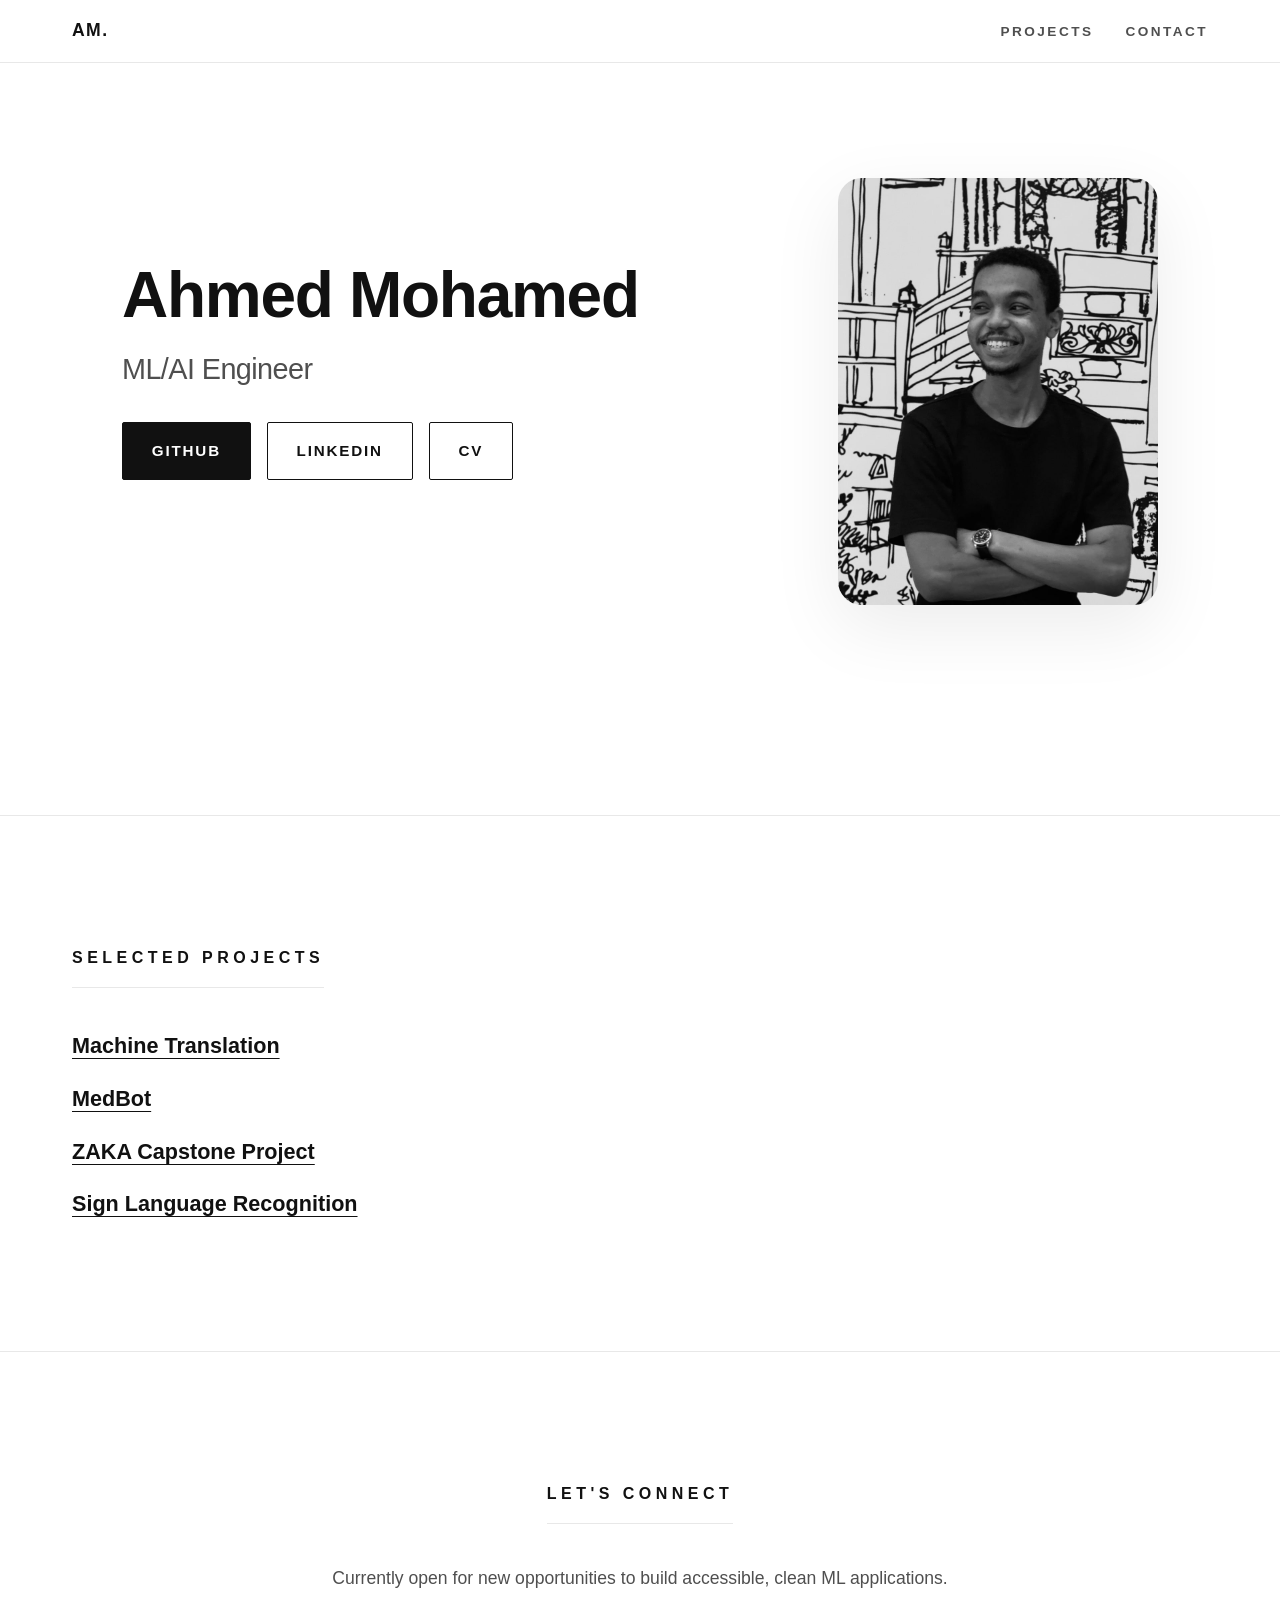
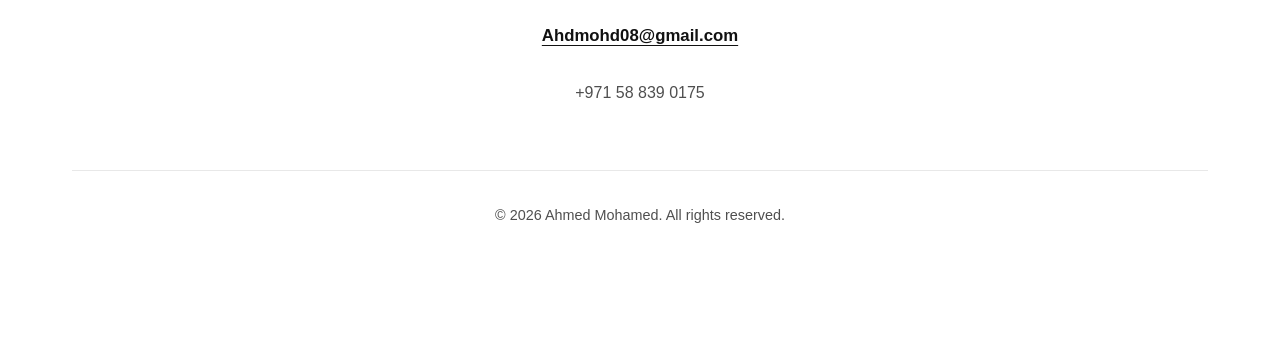
==== commit fb6c984f: "update" ====
--- a/index.html
+++ b/index.html
@@ -27,13 +27,9 @@
                 <h2 class="hero-title">Ahmed Mohamed</h2>
                 <h3 class="hero-role">ML/AI Engineer</h3>
                 <div class="cta-group">
-                    <a href="#projects" class="btn btn-primary">View Work</a>
-                    <a href="https://docs.google.com/document/d/1xMaevZjoplWaj8Jdtks9ig06E9PhMuR5/edit" target="_blank" class="btn btn-secondary">Download CV</a>
-                    <a href="#contact" class="btn btn-secondary">Get in Touch</a>
-                </div>
-                <div class="social-links">
-                    <a href="https://linkedin.com/in/ahmedmohamed08" target="_blank" rel="noopener">LinkedIn</a>
-                    <a href="https://github.com/9Ahmed6" target="_blank" rel="noopener">GitHub</a>
+                    <a href="https://github.com/9Ahmed6" target="_blank" rel="noopener" class="btn btn-primary">GitHub</a>
+                    <a href="https://linkedin.com/in/ahmedmohamed08" target="_blank" rel="noopener" class="btn btn-secondary">LinkedIn</a>
+                    <a href="https://docs.google.com/document/d/1xMaevZjoplWaj8Jdtks9ig06E9PhMuR5/edit" target="_blank" rel="noopener" class="btn btn-secondary">CV</a>
                 </div>
             </div>
             <div class="hero-photo-wrapper">
@@ -47,43 +43,14 @@
             <h2 class="section-title">Selected Projects</h2>
             <div class="projects-grid">
 
-                <a href="07-machine-translation/exports/machine-translation.html" class="project-card">
-                    <div class="project-content">
-                        <h3>Machine Translation</h3>
-                        <p>Built a model that automatically translates simple English sentences into French.</p>
-                        <span class="project-tag">NLP</span>
-                    </div>
-                    <div class="project-arrow">→</div>
-                </a>
+                <a href="07-machine-translation/exports/machine-translation.html" class="project-title">Machine Translation</a>
 
-                <a href="https://github.com/9Ahmed6/medbot" target="_blank" rel="noopener" class="project-card">
-                    <div class="project-content">
-                        <h3>MedBot</h3>
-                        <p>Developed a medical chatbot assistant to help users track symptoms and get basic healthcare guidance.</p>
-                        <span class="project-tag">Healthcare AI</span>
-                    </div>
-                    <div class="project-arrow">→</div>
-                </a>
+                <a href="https://github.com/9Ahmed6/medbot" target="_blank" rel="noopener" class="project-title">MedBot</a>
 
-                <a href="https://github.com/9Ahmed6/capstone-project-zaka" target="_blank" rel="noopener" class="project-card">
-                    <div class="project-content">
-                        <h3>ZAKA Capstone Project</h3>
-                        <p>Built an end-to-end machine learning solution as part of the ZAKA specialization capstone.</p>
-                        <span class="project-tag">Capstone</span>
-                    </div>
-                    <div class="project-arrow">→</div>
-                </a>
+                <a href="https://github.com/9Ahmed6/capstone-project-zaka" target="_blank" rel="noopener" class="project-title">ZAKA Capstone Project</a>
 
                 <a href="08-sign-language-character-recognition/exports/sign_language_character_recognition.html"
-                    class="project-card">
-                    <div class="project-content">
-                        <h3>Sign Language Recognition</h3>
-                        <p>Built an image recognition model that reads hand gestures and translates them into letters.
-                        </p>
-                        <span class="project-tag">Deep Learning / CNN</span>
-                    </div>
-                    <div class="project-arrow">→</div>
-                </a>
+                    class="project-title">Sign Language Recognition</a>
 
             </div>
         </div>
@@ -93,7 +60,7 @@
         <div class="container reveal">
             <h2 class="section-title">Let's Connect</h2>
             <p class="contact-desc">Currently open for new opportunities to build accessible, clean ML applications.</p>
-            <a href="mailto:Ahdmohd08@gmail.com" class="btn btn-primary email-btn">Ahdmohd08@gmail.com</a>
+            <a href="mailto:Ahdmohd08@gmail.com" class="email-link">Ahdmohd08@gmail.com</a>
             <p class="phone">+971 58 839 0175</p>
             <div class="footer-bottom">
                 <p>&copy; 2026 Ahmed Mohamed. All rights reserved.</p>
--- a/styles.css
+++ b/styles.css
@@ -231,33 +231,6 @@
     background: rgba(0, 0, 0, 0.04);
 }
 
-.social-links {
-    display: flex;
-    gap: 1.5rem;
-}
-.social-links a {
-    font-size: 0.9rem;
-    text-transform: uppercase;
-    letter-spacing: 0.1em;
-    position: relative;
-    color: var(--text-color);
-}
-
-.social-links a::after {
-    content: '';
-    position: absolute;
-    width: 0;
-    height: 1px;
-    bottom: -4px;
-    left: 0;
-    background-color: var(--text-color);
-    transition: var(--transition);
-}
-
-.social-links a:hover::after {
-    width: 100%;
-}
-
 /* About Section */
 .about-grid {
     display: grid;
@@ -359,98 +332,26 @@
     background: var(--surface-color);
 }
 
-/* Projects Grid */
+/* Projects */
 .projects-grid {
-    display: grid;
-    grid-template-columns: repeat(auto-fill, minmax(320px, 1fr));
-    gap: 2rem;
-}
-
-.project-card {
     display: flex;
     flex-direction: column;
-    justify-content: space-between;
-    min-height: 240px;
-    padding: 2rem;
-    background: var(--surface-color);
-    border: 1px solid var(--border-color);
-    transition: var(--transition);
-    position: relative;
-    overflow: hidden;
+    align-items: flex-start;
+    gap: 1rem;
+}
+
+.project-title {
+    display: inline-block;
+    font-size: 1.35rem;
+    font-weight: 600;
     color: var(--text-color);
-}
-
-.project-card:hover {
-    border-color: var(--hover-border);
-    box-shadow: 0 16px 40px rgba(0, 0, 0, 0.05);
-}
-
-.project-card::before {
-    content: '';
-    position: absolute;
-    top: 0;
-    left: 0;
-    width: 44px;
-    height: 4px;
-    background: var(--hover-border);
-    transition: var(--transition);
-}
-
-.project-card:hover::before {
-    width: 100px;
-}
-
-.project-content h3 {
-    font-size: 1.4rem;
-    margin-bottom: 1rem;
-}
-
-.project-content p {
-    color: var(--secondary-text);
-    font-size: 0.96rem;
-    margin-bottom: 1.75rem;
-    max-width: 34rem;
-}
-
-.project-tag {
-    display: inline-block;
-    padding: 0.4rem 0.75rem;
-    background: transparent;
-    font-size: 0.72rem;
-    text-transform: uppercase;
-    letter-spacing: 0.16em;
-    color: var(--secondary-text);
-    border: 1px solid var(--border-color);
-    border-radius: 999px;
-    margin-top: auto;
-}
-
-.project-arrow {
-    position: absolute;
-    bottom: 2.5rem;
-    right: 2.5rem;
-    font-size: 1.5rem;
-    opacity: 0;
-    transform: translateX(-10px);
-    transition: var(--transition);
-}
-
-.project-card:hover .project-arrow {
-    opacity: 1;
-    transform: translateX(0);
-}
-
-.non-link {
-    cursor: default;
-}
-
-.non-link:hover {
-    border-color: var(--border-color);
-    transform: none;
-}
-
-.non-link:hover::before {
-    transform: scaleX(0);
+    text-decoration: underline;
+    text-decoration-thickness: 1px;
+    text-underline-offset: 0.22em;
+}
+
+.project-title:hover {
+    color: var(--secondary-text);
 }
 
 /* Footer & Contact */
@@ -465,10 +366,18 @@
     margin-bottom: 1.75rem;
 }
 
-.email-btn {
+.email-link {
+    display: inline-block;
     font-size: 1.05rem;
-    padding: 1rem 2rem;
+    font-weight: 600;
+    text-decoration: underline;
+    text-decoration-thickness: 1px;
+    text-underline-offset: 0.22em;
     margin-bottom: 1.75rem;
+}
+
+.email-link:hover {
+    color: var(--secondary-text);
 }
 
 .phone {
@@ -523,6 +432,6 @@
     }
 
     .projects-grid {
-        grid-template-columns: 1fr;
-    }
-}+        gap: 0.85rem;
+    }
+}
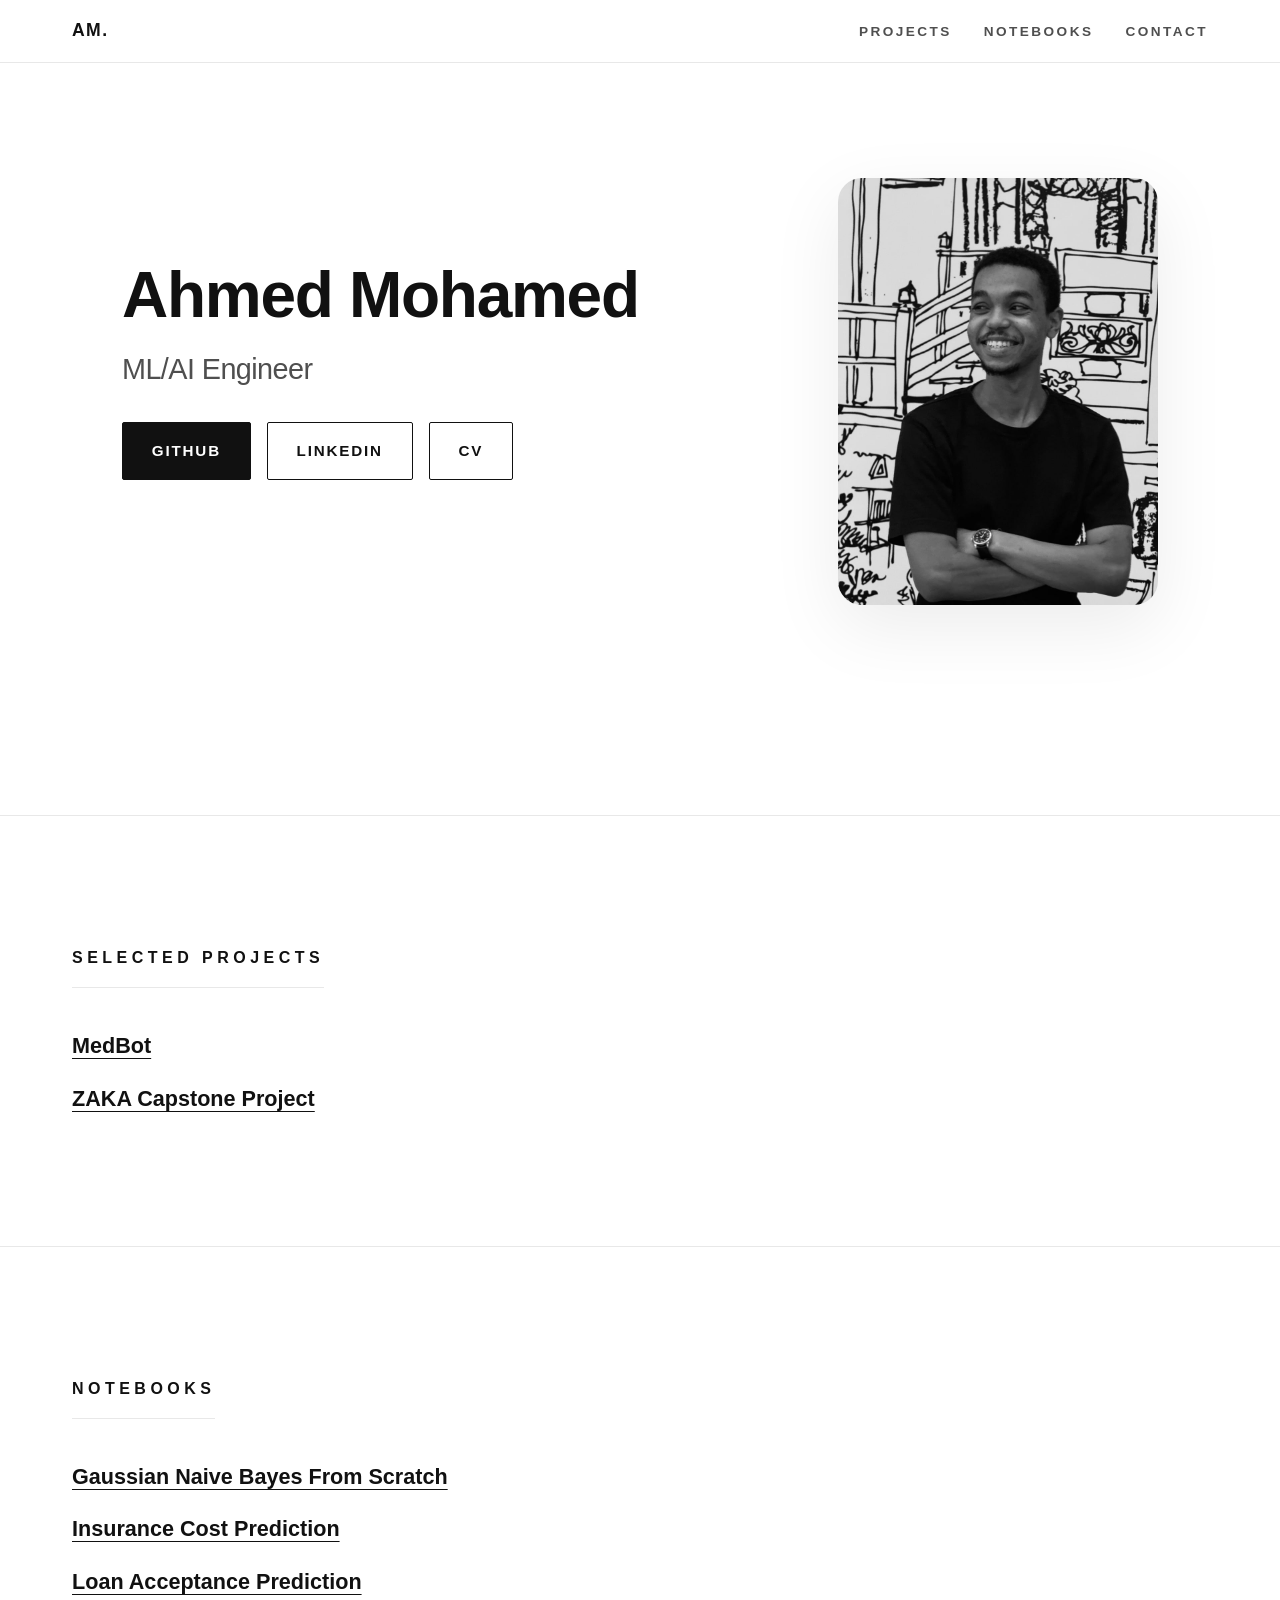
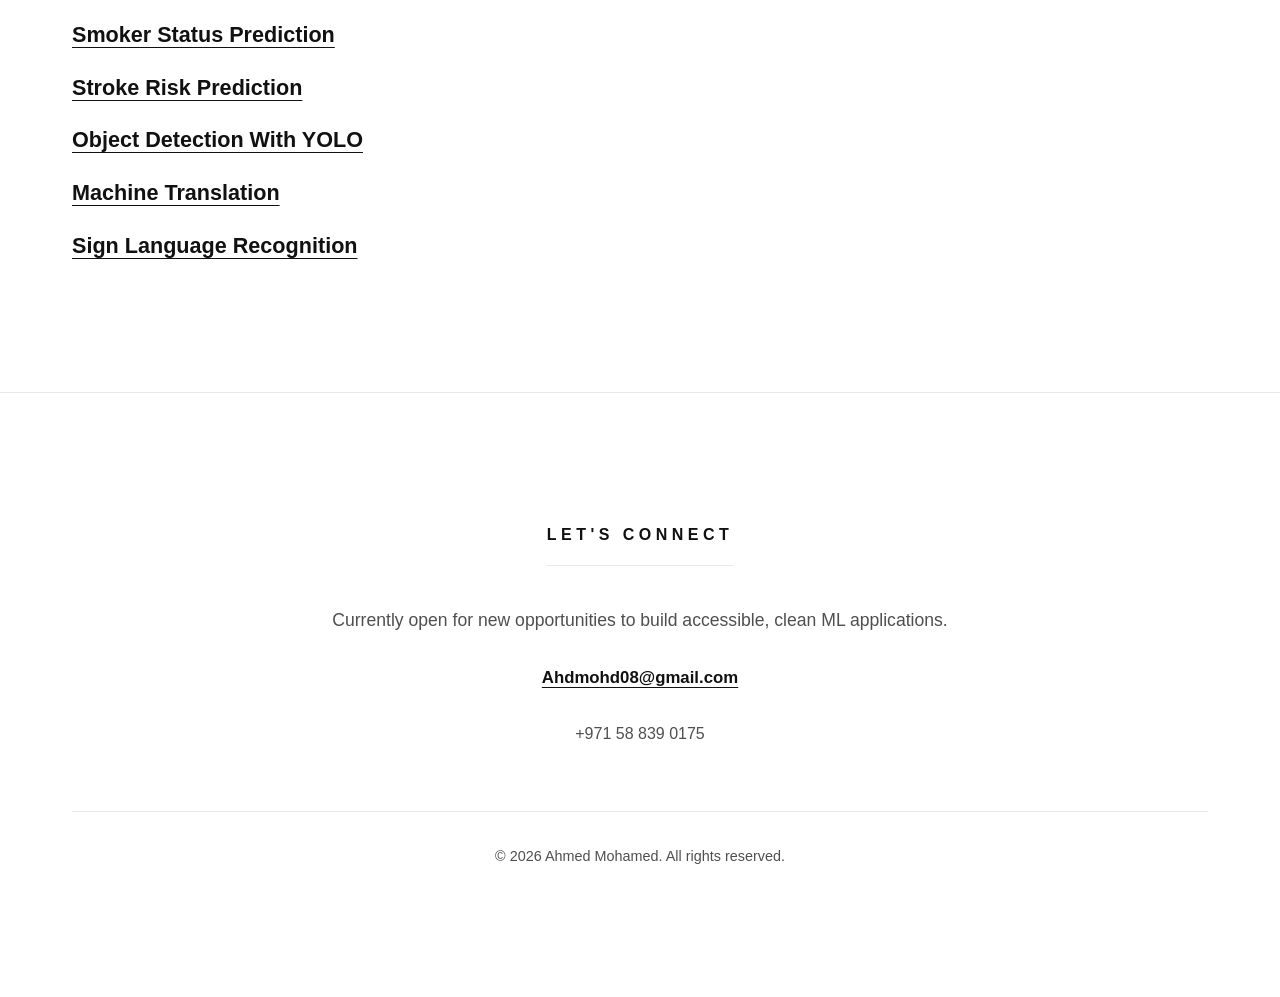
==== commit bde730a3: "update" ====
--- a/index.html
+++ b/index.html
@@ -16,6 +16,7 @@
             <div class="logo">AM.</div>
             <ul class="nav-links">
                 <li><a href="#projects">Projects</a></li>
+                <li><a href="#notebooks">Notebooks</a></li>
                 <li><a href="#contact">Contact</a></li>
             </ul>
         </div>
@@ -43,14 +44,34 @@
             <h2 class="section-title">Selected Projects</h2>
             <div class="projects-grid">
 
-                <a href="07-machine-translation/exports/machine-translation.html" class="project-title">Machine Translation</a>
-
                 <a href="https://github.com/9Ahmed6/medbot" target="_blank" rel="noopener" class="project-title">MedBot</a>
 
                 <a href="https://github.com/9Ahmed6/capstone-project-zaka" target="_blank" rel="noopener" class="project-title">ZAKA Capstone Project</a>
 
-                <a href="08-sign-language-character-recognition/exports/sign_language_character_recognition.html"
-                    class="project-title">Sign Language Recognition</a>
+            </div>
+        </div>
+    </section>
+
+    <section class="notebooks section" id="notebooks">
+        <div class="container reveal">
+            <h2 class="section-title">Notebooks</h2>
+            <div class="projects-grid">
+
+                <a href="https://github.com/9Ahmed6/ml-portfolio/blob/main/01-gaussian-naive-bayes-from-scratch/gaussian-naive-bayes-from-scratch.ipynb" target="_blank" rel="noopener" class="project-title">Gaussian Naive Bayes From Scratch</a>
+
+                <a href="https://github.com/9Ahmed6/ml-portfolio/blob/main/02-insurance-cost-prediction/insurance-cost-prediction.ipynb" target="_blank" rel="noopener" class="project-title">Insurance Cost Prediction</a>
+
+                <a href="https://github.com/9Ahmed6/ml-portfolio/blob/main/03-loan-acceptance-prediction/loan-acceptance-prediction.ipynb" target="_blank" rel="noopener" class="project-title">Loan Acceptance Prediction</a>
+
+                <a href="https://github.com/9Ahmed6/ml-portfolio/blob/main/04-smoker-status-prediction/smoker-status-prediction.ipynb" target="_blank" rel="noopener" class="project-title">Smoker Status Prediction</a>
+
+                <a href="https://github.com/9Ahmed6/ml-portfolio/blob/main/05-stroke-risk-prediction/stroke-risk-prediction.ipynb" target="_blank" rel="noopener" class="project-title">Stroke Risk Prediction</a>
+
+                <a href="https://github.com/9Ahmed6/ml-portfolio/blob/main/06-object-detection-with-yolo/object-detection-with-yolo.ipynb" target="_blank" rel="noopener" class="project-title">Object Detection With YOLO</a>
+
+                <a href="https://github.com/9Ahmed6/ml-portfolio/blob/main/07-machine-translation/machine-translation.ipynb" target="_blank" rel="noopener" class="project-title">Machine Translation</a>
+
+                <a href="https://github.com/9Ahmed6/ml-portfolio/blob/main/08-sign-language-character-recognition/sign_language_character_recognition.ipynb" target="_blank" rel="noopener" class="project-title">Sign Language Recognition</a>
 
             </div>
         </div>
--- a/styles.css
+++ b/styles.css
@@ -354,6 +354,10 @@
     color: var(--secondary-text);
 }
 
+.notebooks {
+    border-top: 1px solid var(--border-color);
+}
+
 /* Footer & Contact */
 .contact {
     text-align: center;
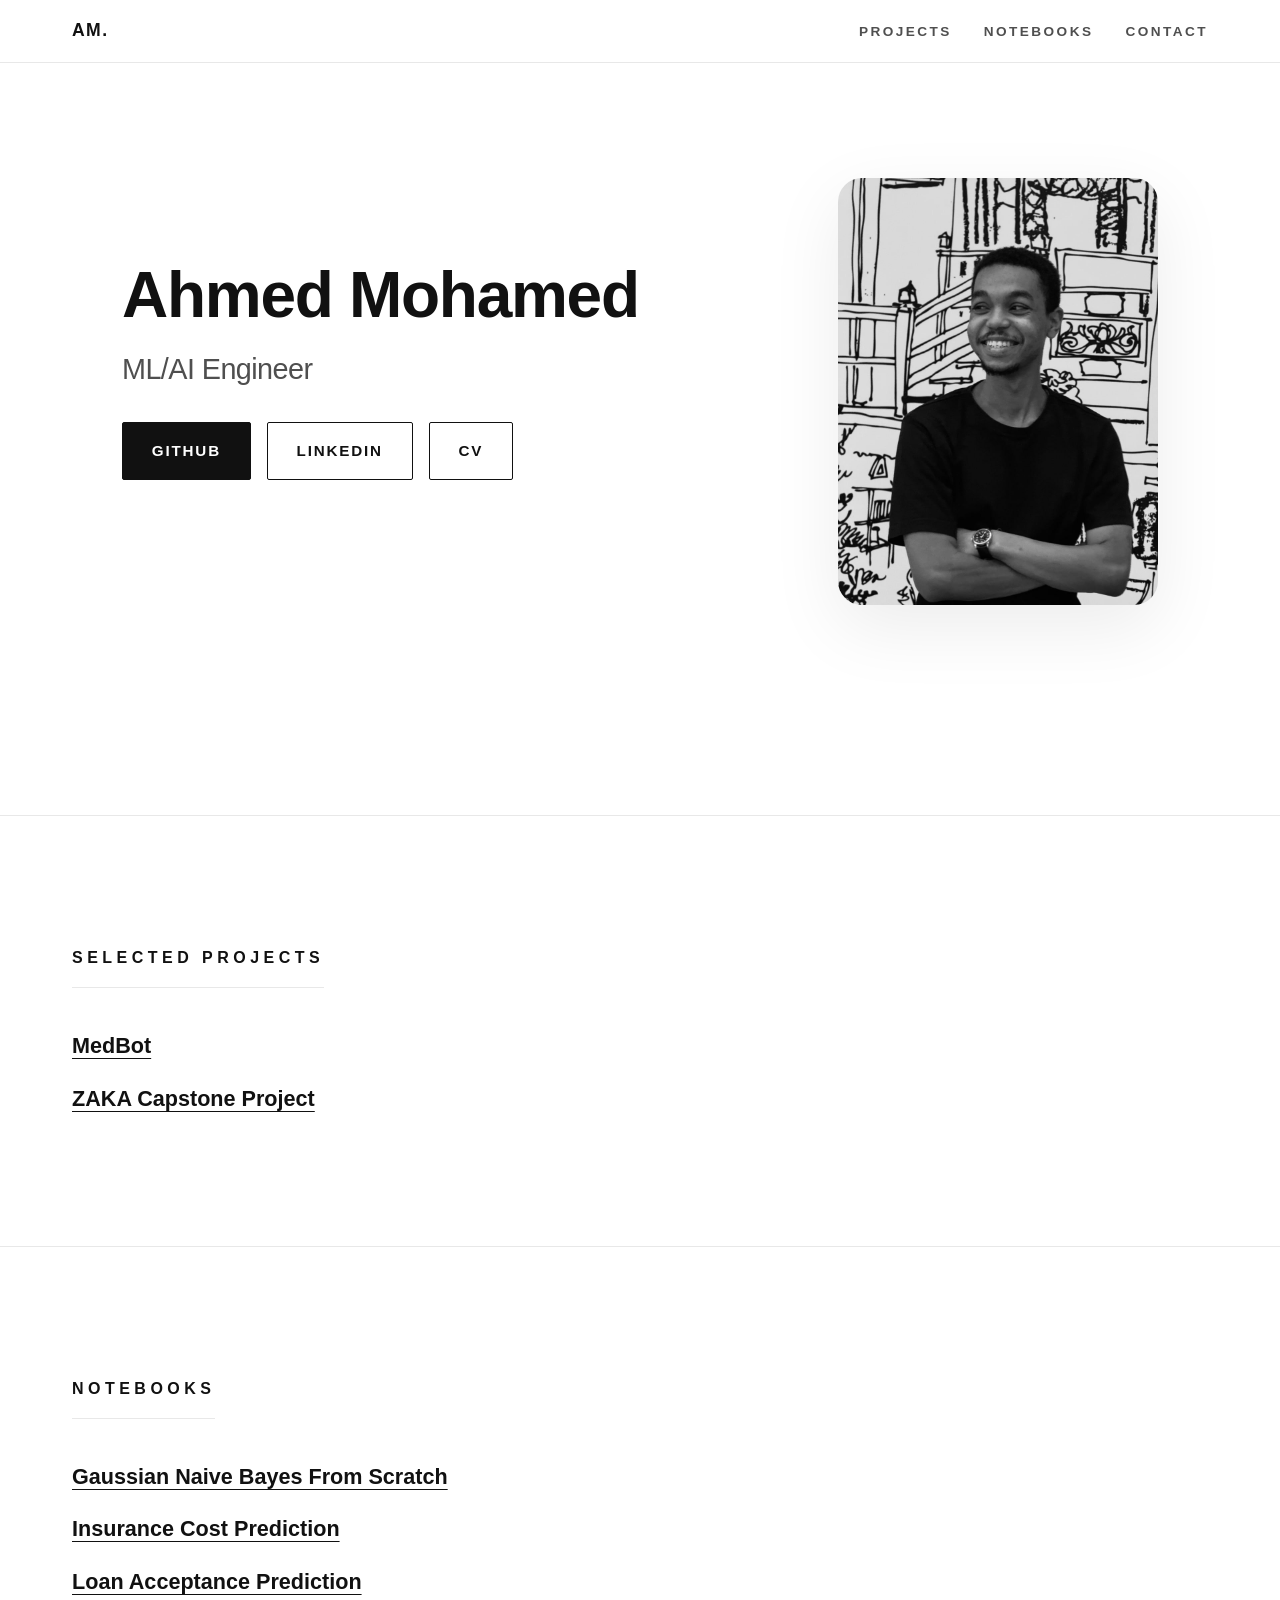
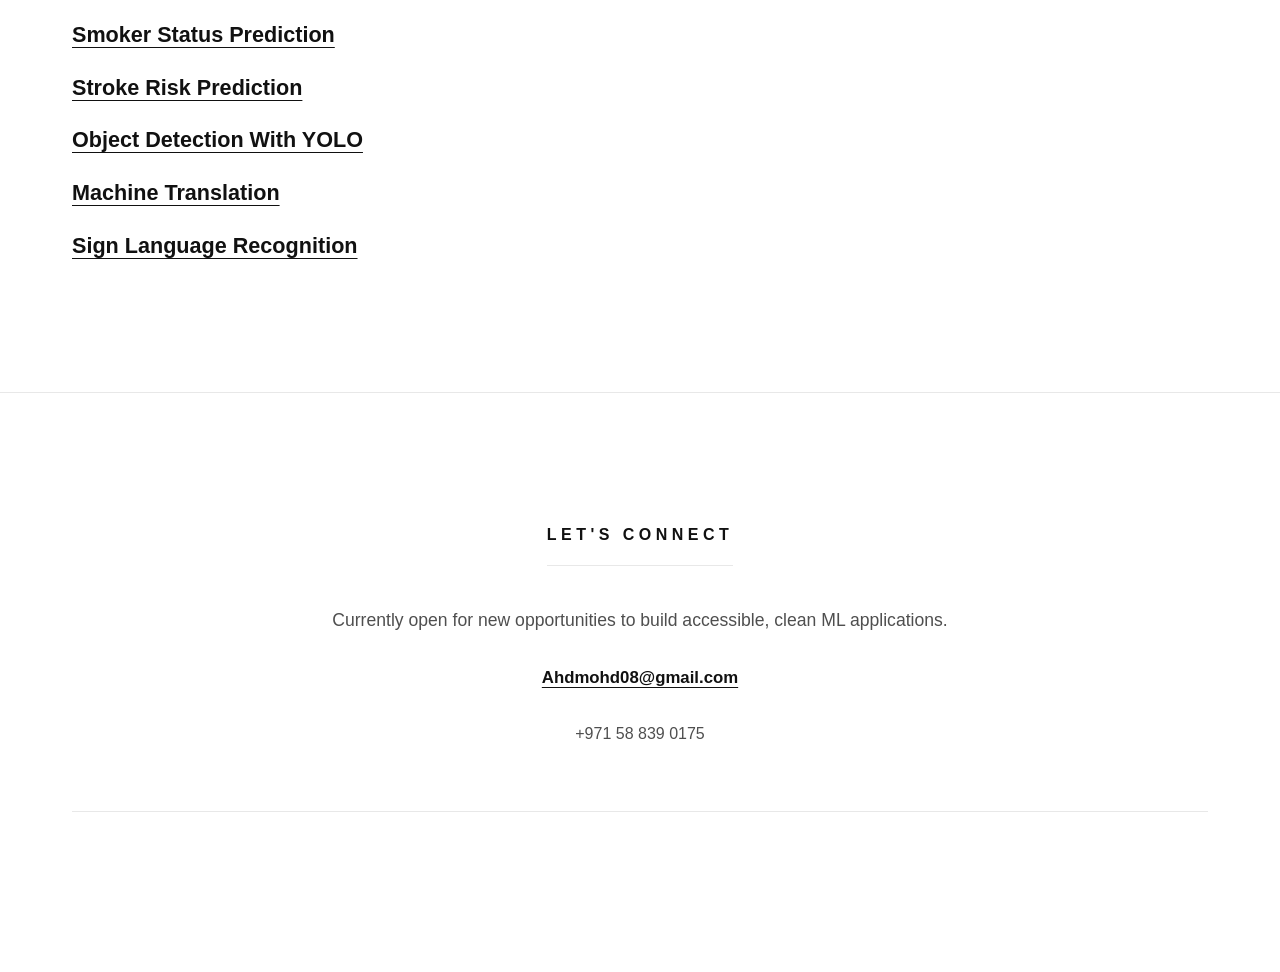
==== commit 466ea5ac: "update" ====
--- a/index.html
+++ b/index.html
@@ -84,7 +84,6 @@
             <a href="mailto:Ahdmohd08@gmail.com" class="email-link">Ahdmohd08@gmail.com</a>
             <p class="phone">+971 58 839 0175</p>
             <div class="footer-bottom">
-                <p>&copy; 2026 Ahmed Mohamed. All rights reserved.</p>
             </div>
         </div>
     </footer>
